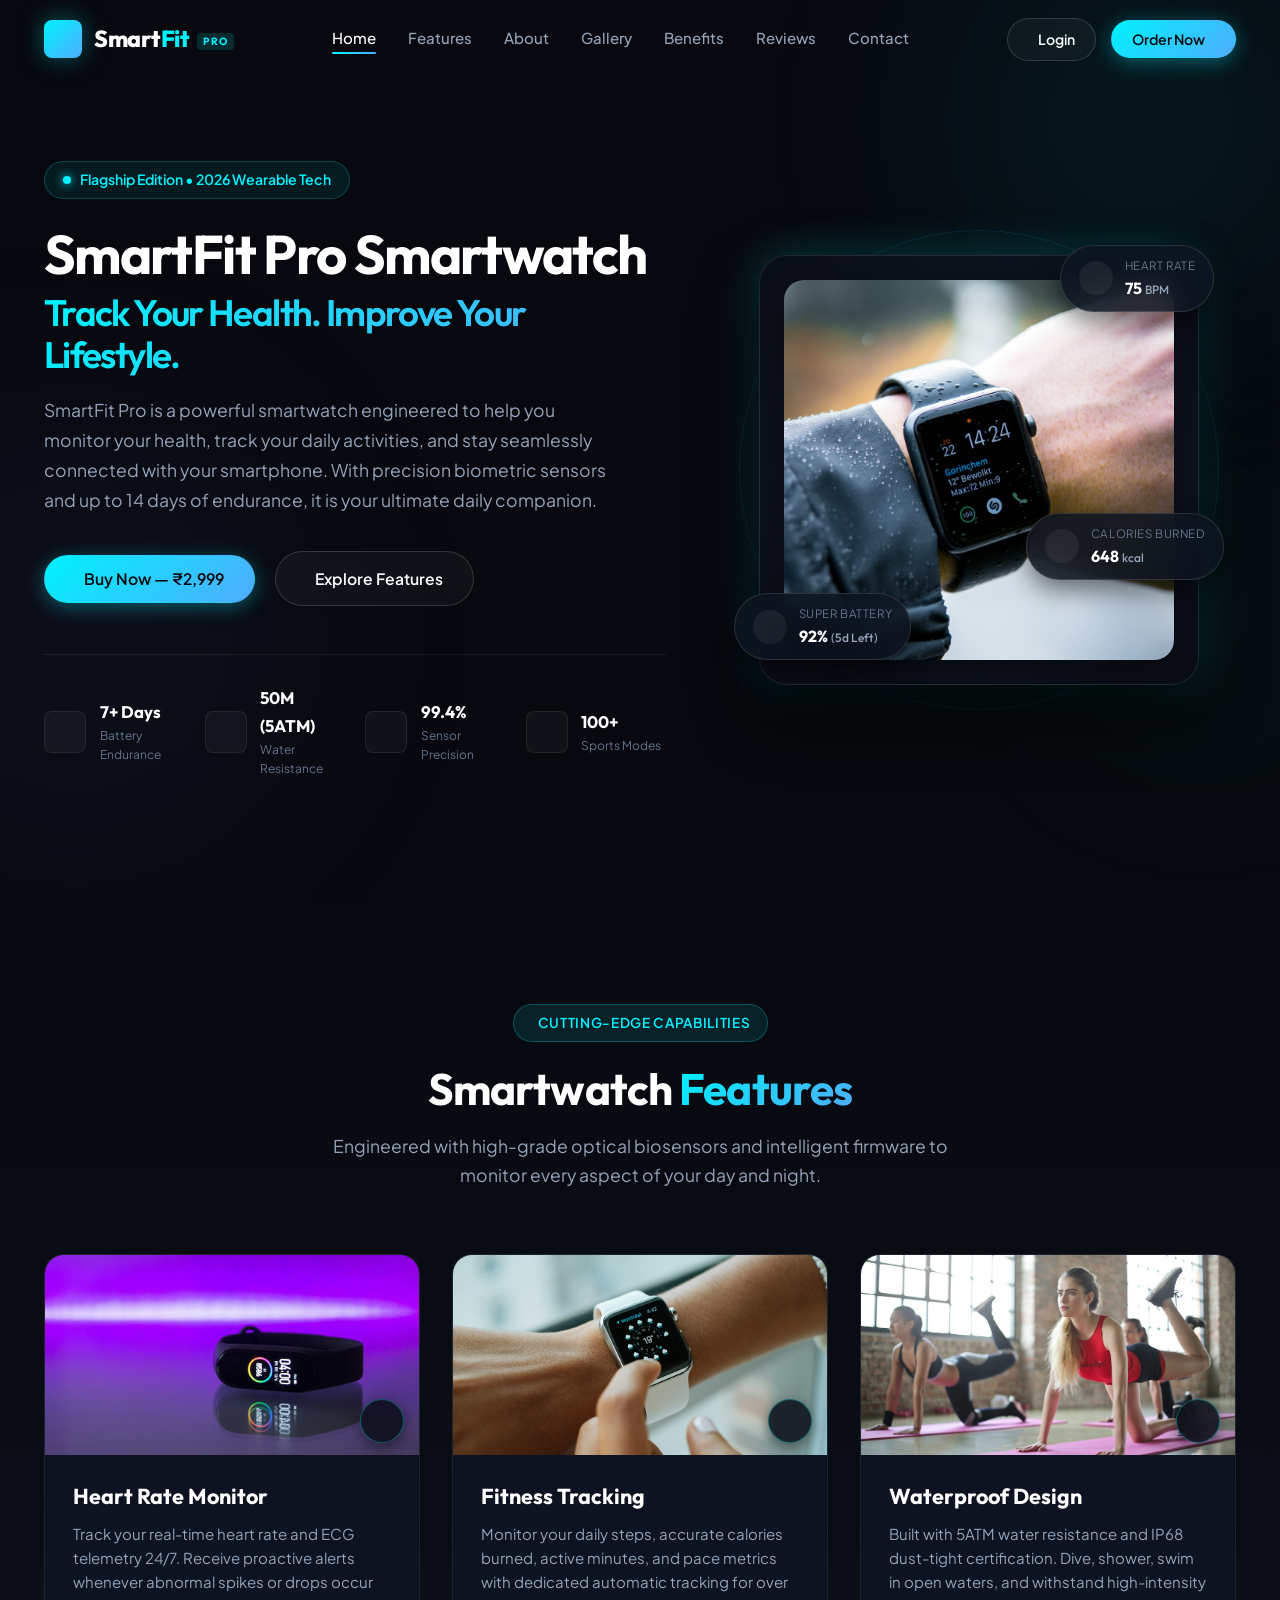
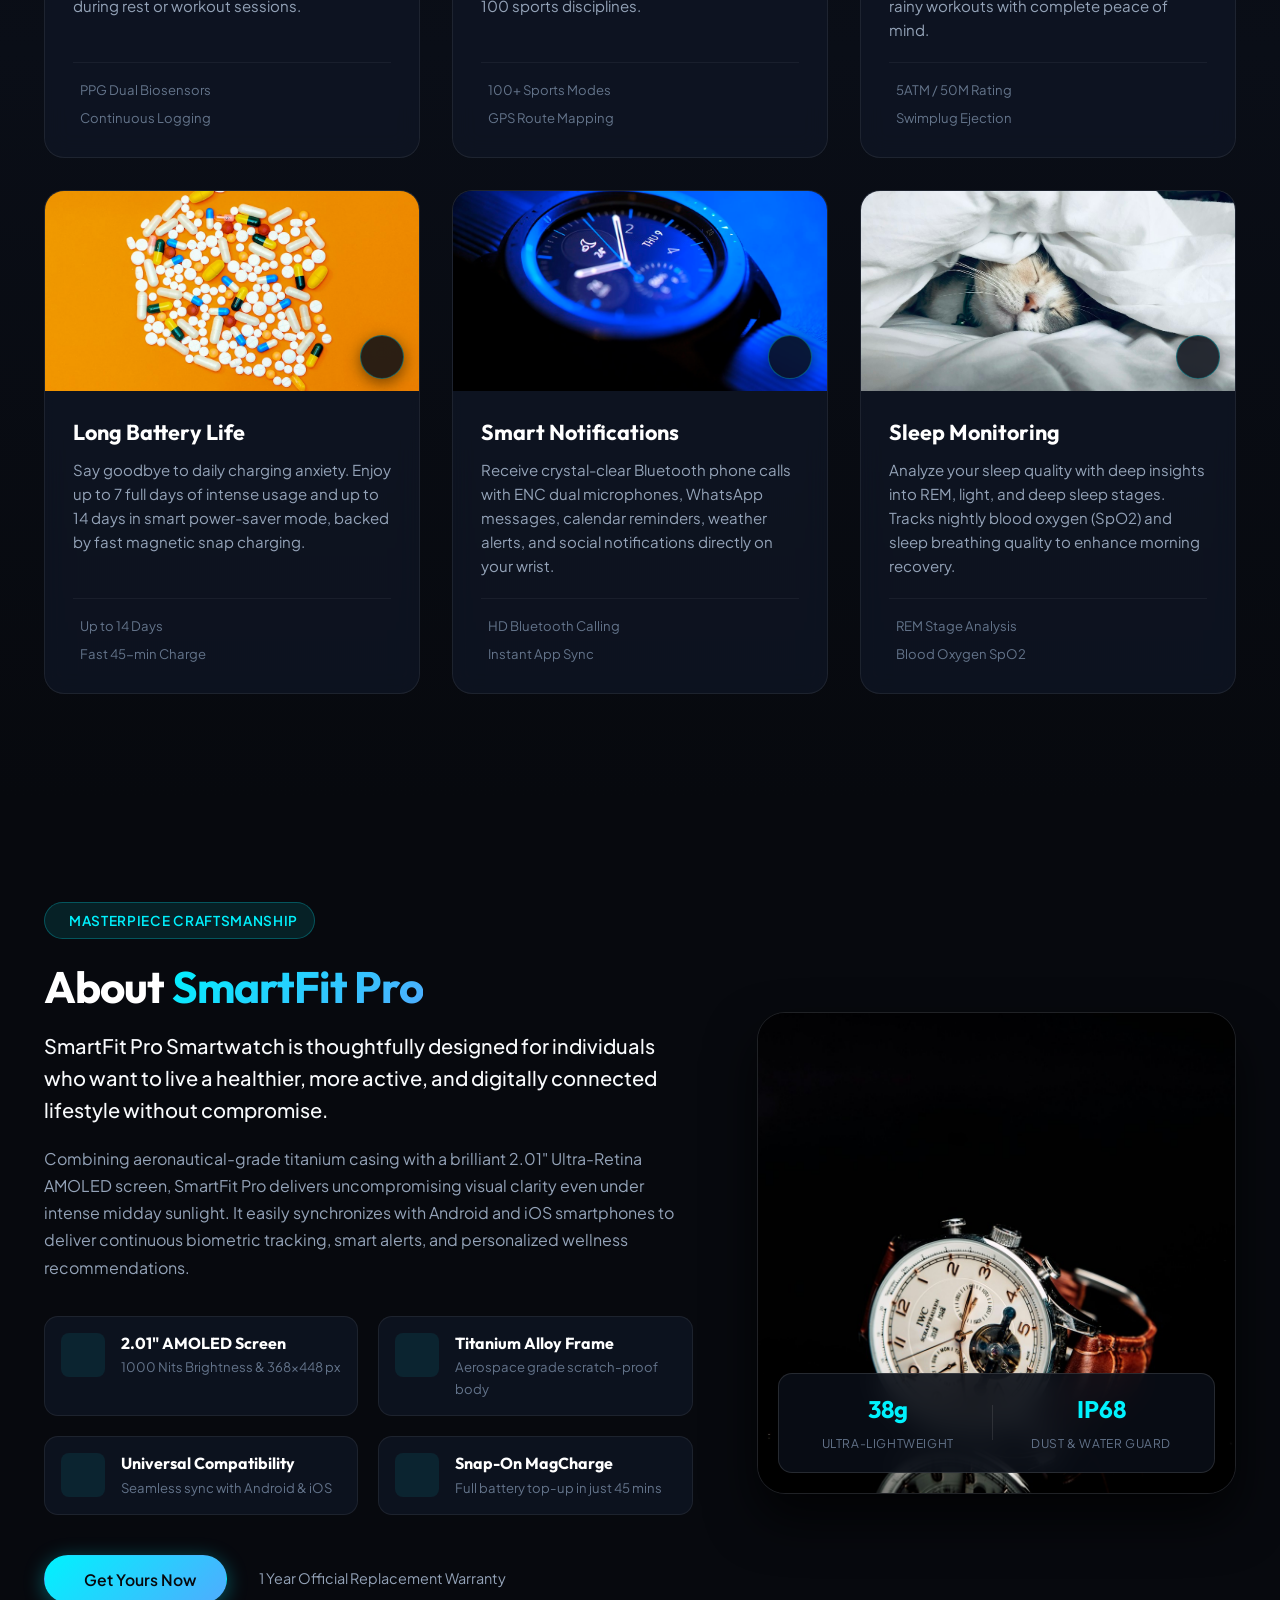
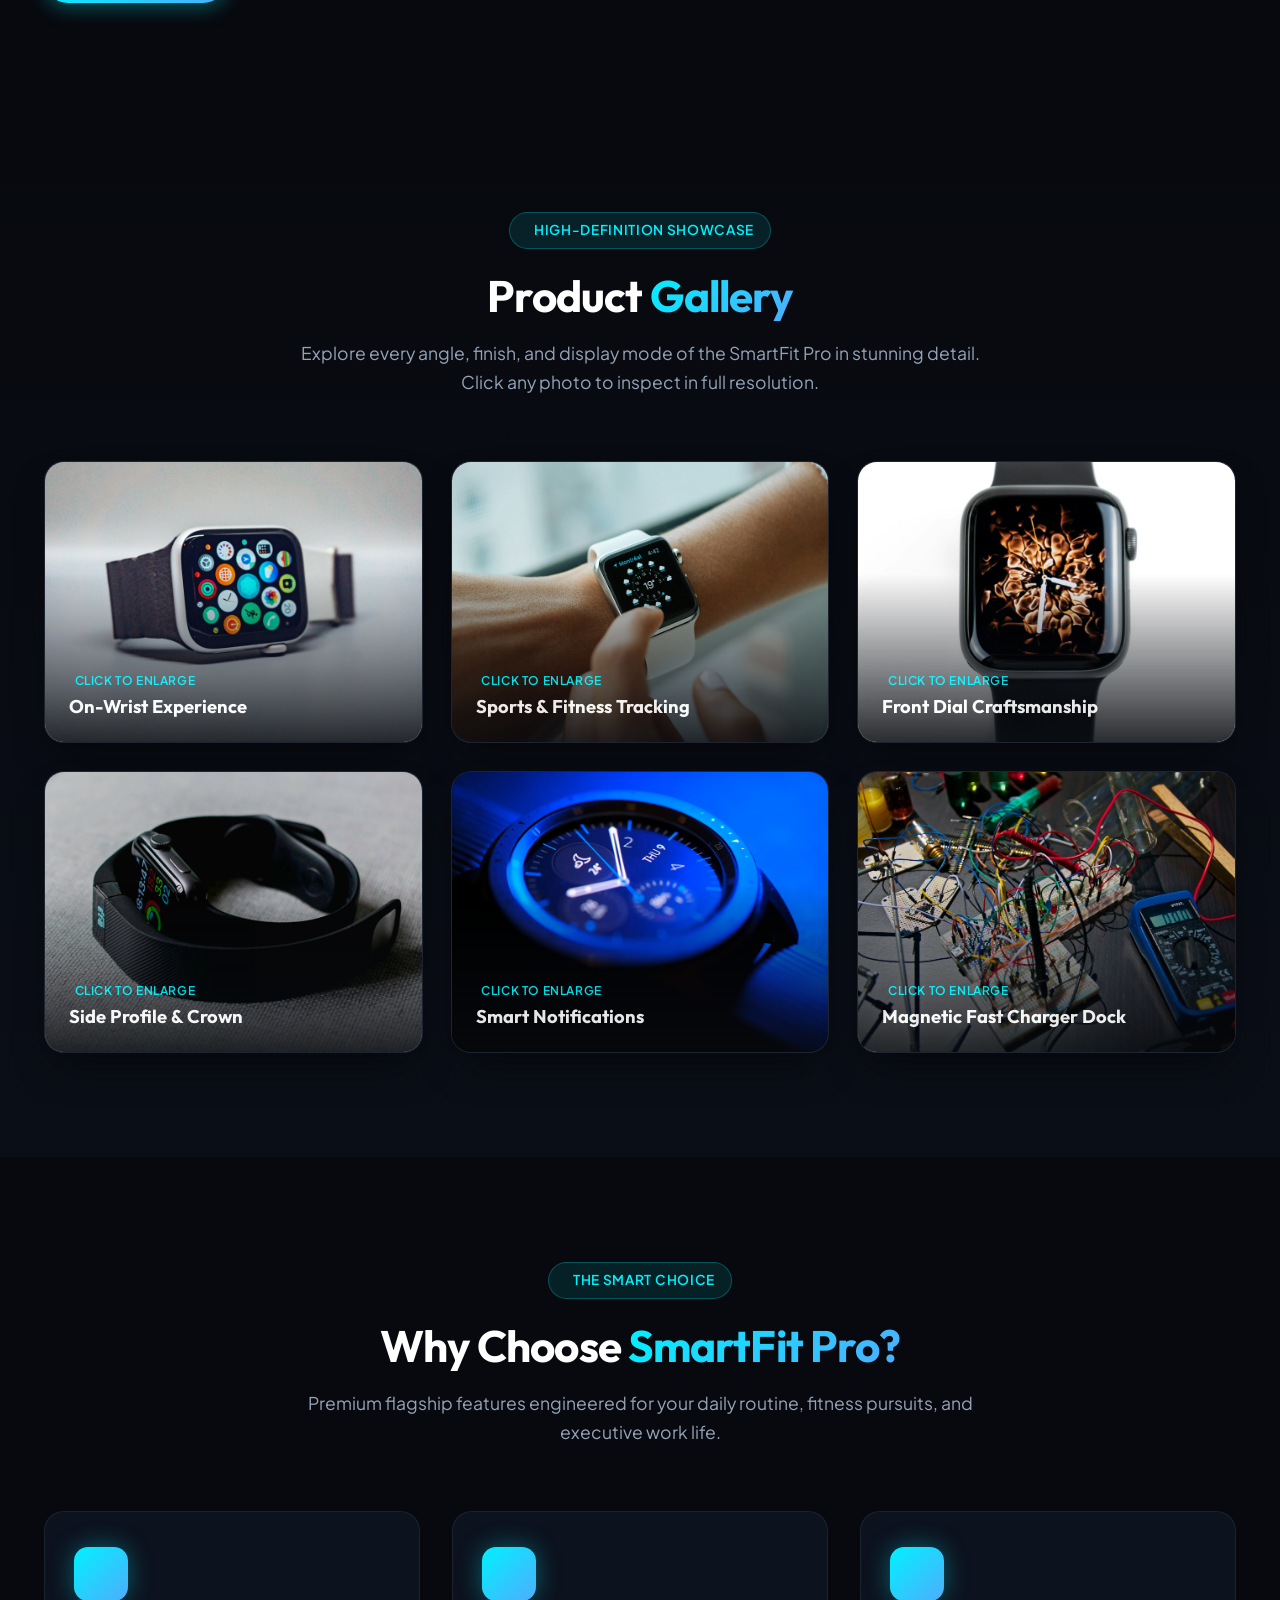
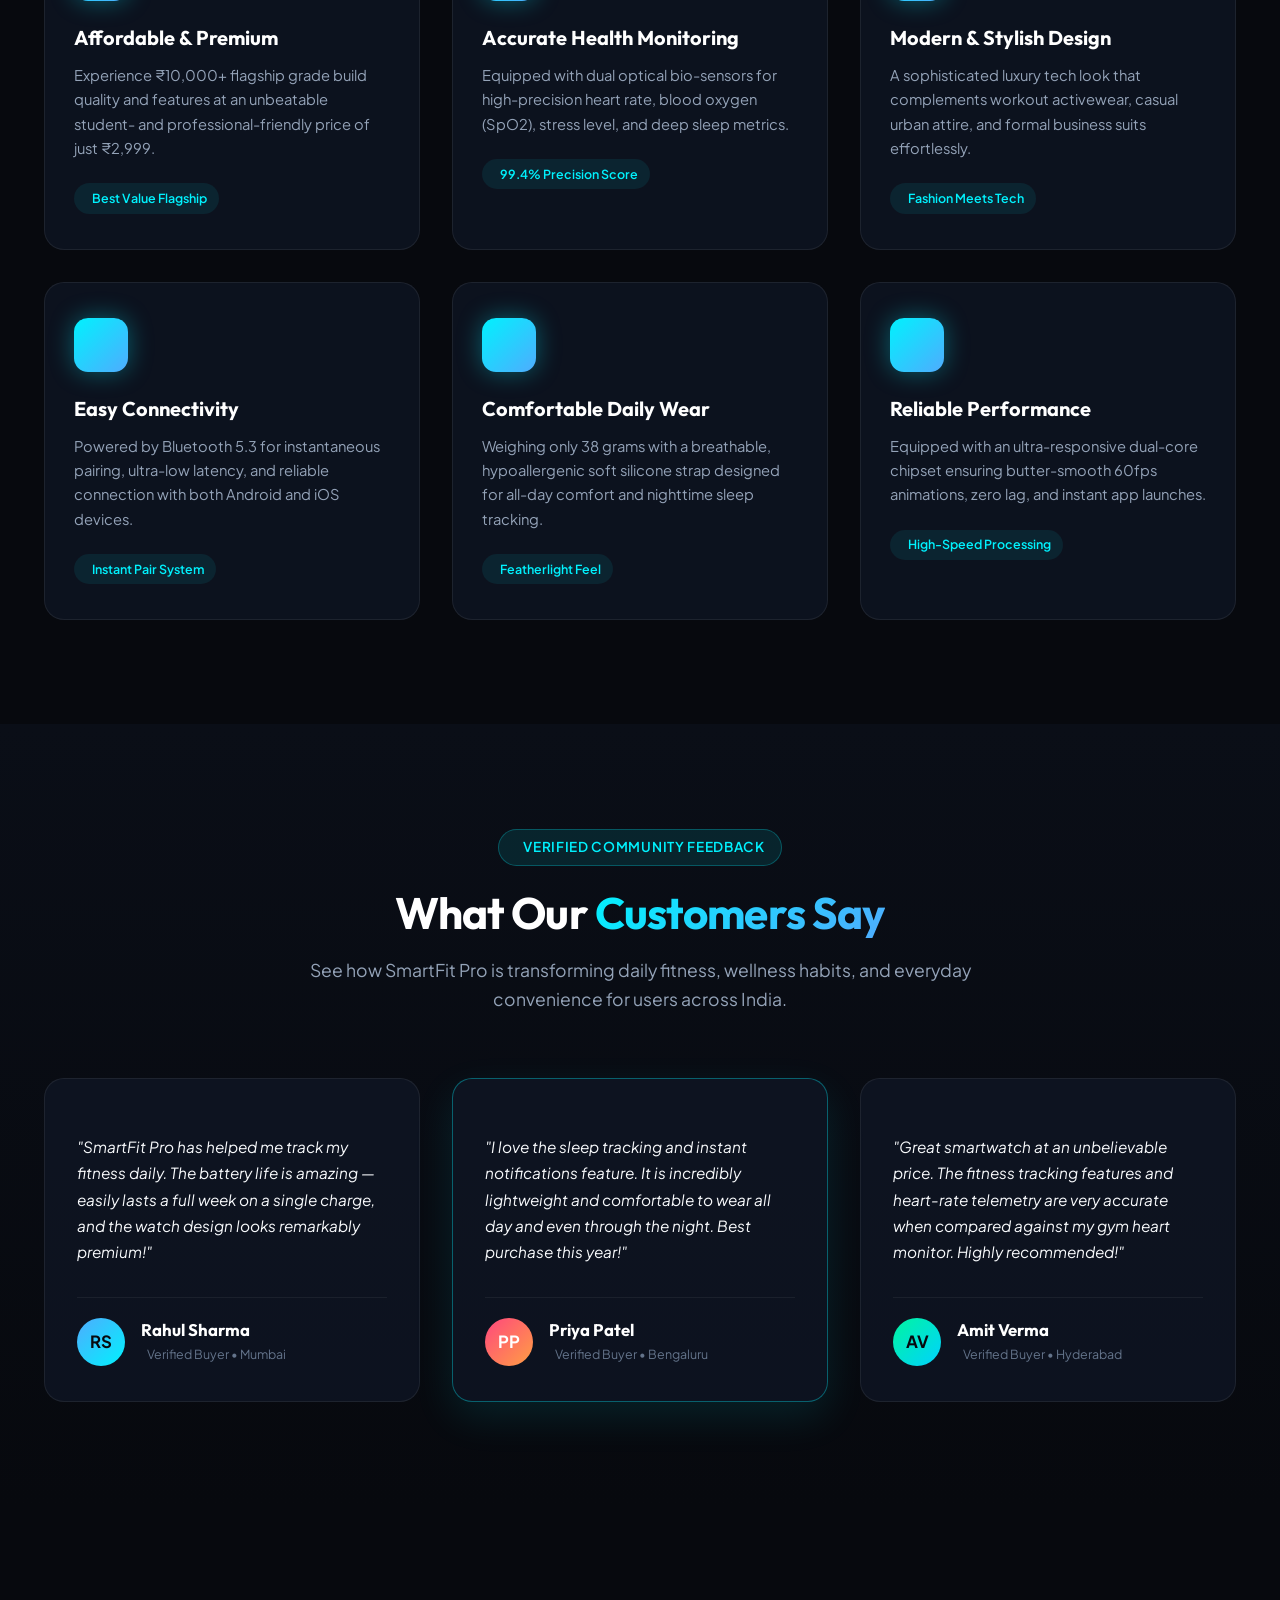
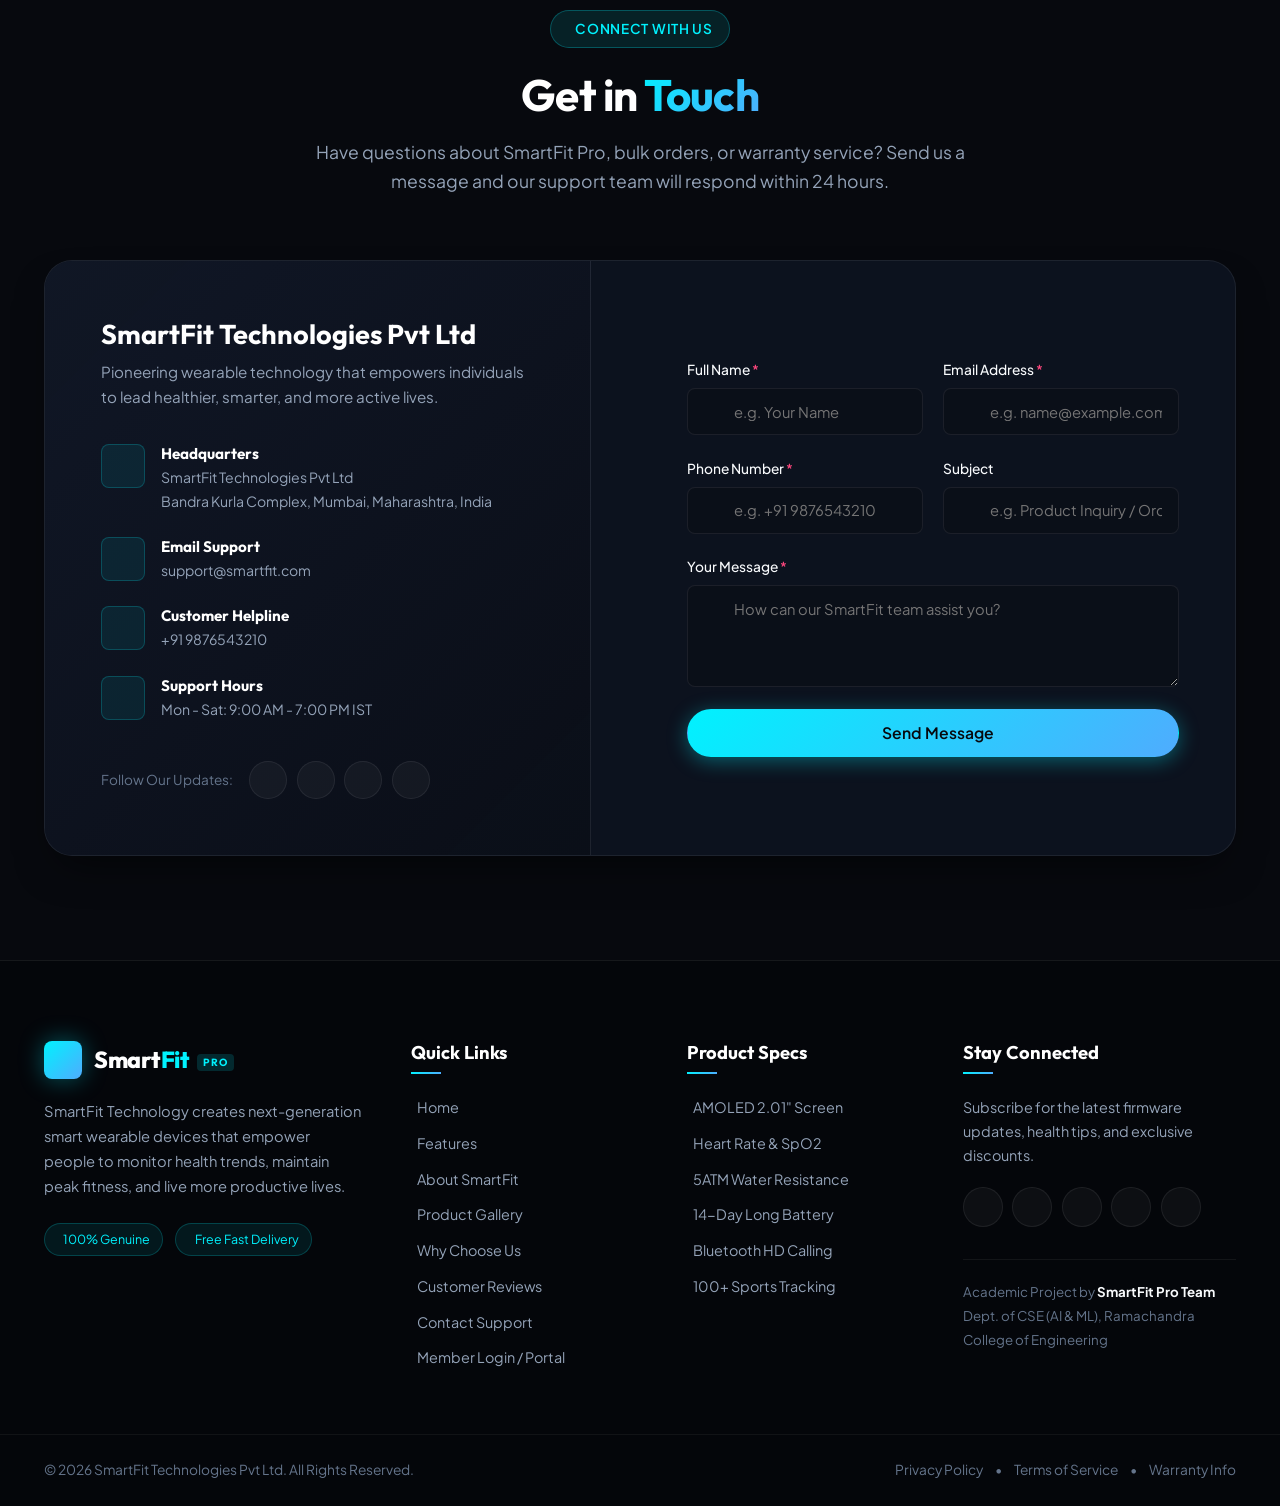
==== index.html @ 6e7d3c87 "Prepare SmartFit Pro for GitHub" ====
<!DOCTYPE html>
<html lang="en">
<head>
  <meta charset="UTF-8">
  <meta name="viewport" content="width=device-width, initial-scale=1.0">
  <title>SmartFit Pro | Premium Smartwatch Landing Page</title>
  <meta name="description" content="Experience the next generation of wearable health and lifestyle tracking with SmartFit Pro. Advanced biometric sensors, AMOLED display, and 7-day battery life.">
  
  <!-- Google Fonts: Plus Jakarta Sans & Outfit -->
  <link rel="preconnect" href="https://fonts.googleapis.com">
  <link rel="preconnect" href="https://fonts.gstatic.com" crossorigin>
  <link href="https://fonts.googleapis.com/css2?family=Outfit:wght@400;500;600;700;800&family=Plus+Jakarta+Sans:wght@300;400;500;600;700&display=swap" rel="stylesheet">
  
  <!-- Remix Icons CDN -->
  <link href="https://cdn.jsdelivr.net/npm/remixicon@4.2.0/fonts/remixicon.css" rel="stylesheet">
  
  <!-- Stylesheet -->
  <link rel="stylesheet" href="style.css">
</head>
<body>

  <!-- Background Ambient Glow Effects -->
  <div class="ambient-glow glow-1"></div>
  <div class="ambient-glow glow-2"></div>
  <div class="ambient-glow glow-3"></div>

  <!-- HEADER & NAVIGATION BAR -->
  <header class="site-header" id="header">
    <div class="container nav-container">
      <a href="#home" class="brand-logo">
        <div class="logo-icon-wrapper">
          <i class="ri-pulse-fill"></i>
        </div>
        <span class="logo-text">Smart<span>Fit</span> <small>PRO</small></span>
      </a>

      <!-- Desktop Navigation Links -->
      <nav class="desktop-nav" id="desktopNav">
        <ul class="nav-links">
          <li><a href="#home" class="nav-link active">Home</a></li>
          <li><a href="#features" class="nav-link">Features</a></li>
          <li><a href="#about" class="nav-link">About</a></li>
          <li><a href="#gallery" class="nav-link">Gallery</a></li>
          <li><a href="#benefits" class="nav-link">Benefits</a></li>
          <li><a href="#testimonials" class="nav-link">Reviews</a></li>
          <li><a href="#contact" class="nav-link">Contact</a></li>
        </ul>
      </nav>

      <!-- Nav CTA & Mobile Hamburger -->
      <div class="nav-actions">
        <a href="login.html" class="btn btn-outline btn-sm">
          <i class="ri-user-3-line"></i>
          <span>Login</span>
        </a>
        <button class="btn btn-primary btn-sm open-order-modal">
          <span>Order Now</span>
          <i class="ri-arrow-right-line"></i>
        </button>
        <button class="mobile-toggle-btn" id="mobileToggle" aria-label="Toggle Navigation Menu">
          <i class="ri-menu-4-line"></i>
        </button>
      </div>
    </div>

    <!-- Mobile Drawer Navigation -->
    <div class="mobile-drawer" id="mobileDrawer">
      <ul class="mobile-links">
        <li><a href="#home" class="mobile-nav-link active"><i class="ri-home-5-line"></i> Home</a></li>
        <li><a href="#features" class="mobile-nav-link"><i class="ri-flashlight-line"></i> Features</a></li>
        <li><a href="#about" class="mobile-nav-link"><i class="ri-information-line"></i> About</a></li>
        <li><a href="#gallery" class="mobile-nav-link"><i class="ri-gallery-line"></i> Gallery</a></li>
        <li><a href="#benefits" class="mobile-nav-link"><i class="ri-award-line"></i> Benefits</a></li>
        <li><a href="#testimonials" class="mobile-nav-link"><i class="ri-chat-smile-2-line"></i> Reviews</a></li>
        <li><a href="#contact" class="mobile-nav-link"><i class="ri-mail-line"></i> Contact</a></li>
        <li><a href="login.html" class="mobile-nav-link"><i class="ri-user-3-line"></i> Login / Register</a></li>
      </ul>
      <div class="mobile-drawer-cta">
        <button class="btn btn-primary btn-block open-order-modal">
          <i class="ri-shopping-cart-2-line"></i> Order SmartFit Pro
        </button>
      </div>
    </div>
  </header>

  <!-- MAIN CONTENT -->
  <main>
    <!-- HERO SECTION -->
    <section class="hero-section" id="home">
      <div class="container hero-grid">
        <!-- Hero Text Content -->
        <div class="hero-content">
          <div class="badge-pill">
            <span class="badge-dot"></span>
            <span>Flagship Edition • 2026 Wearable Tech</span>
          </div>

          <h1 class="hero-title">
            SmartFit Pro Smartwatch
            <span class="gradient-text">Track Your Health. Improve Your Lifestyle.</span>
          </h1>

          <p class="hero-description">
            SmartFit Pro is a powerful smartwatch engineered to help you monitor your health, track your daily activities, and stay seamlessly connected with your smartphone. With precision biometric sensors and up to 14 days of endurance, it is your ultimate daily companion.
          </p>

          <!-- Hero Action Buttons -->
          <div class="hero-cta-group">
            <button class="btn btn-primary open-order-modal">
              <i class="ri-shopping-bag-3-line"></i>
              <span>Buy Now — ₹2,999</span>
            </button>
            <a href="#features" class="btn btn-outline">
              <i class="ri-compass-3-line"></i>
              <span>Explore Features</span>
            </a>
          </div>

          <!-- Hero Metrics / Quick Stats -->
          <div class="hero-stats-grid">
            <div class="stat-card">
              <div class="stat-icon"><i class="ri-battery-2-charge-line"></i></div>
              <div class="stat-info">
                <span class="stat-value">7+ Days</span>
                <span class="stat-label">Battery Endurance</span>
              </div>
            </div>
            <div class="stat-card">
              <div class="stat-icon"><i class="ri-drop-line"></i></div>
              <div class="stat-info">
                <span class="stat-value">50M (5ATM)</span>
                <span class="stat-label">Water Resistance</span>
              </div>
            </div>
            <div class="stat-card">
              <div class="stat-icon"><i class="ri-heart-pulse-line"></i></div>
              <div class="stat-info">
                <span class="stat-value">99.4%</span>
                <span class="stat-label">Sensor Precision</span>
              </div>
            </div>
            <div class="stat-card">
              <div class="stat-icon"><i class="ri-run-line"></i></div>
              <div class="stat-info">
                <span class="stat-value">100+</span>
                <span class="stat-label">Sports Modes</span>
              </div>
            </div>
          </div>
        </div>

        <!-- Hero Visual Showcase -->
        <div class="hero-visual">
          <div class="watch-display-wrapper">
            <!-- Pulsing Ambient Ring -->
            <div class="pulse-ring ring-1"></div>
            <div class="pulse-ring ring-2"></div>
            
            <!-- Hero Watch Main Image -->
            <div class="watch-card">
              <img src="images/herosection.jpeg" alt="SmartFit Pro Smartwatch Showcase" class="hero-watch-img" id="heroMainImg">
            </div>

            <!-- Floating Biometric Badge 1: Heart Rate -->
            <div class="floating-chip chip-heart">
              <div class="chip-icon pulse-red">
                <i class="ri-heart-3-fill"></i>
              </div>
              <div class="chip-data">
                <span class="chip-title">Heart Rate</span>
                <span class="chip-number"><span id="liveBpm">74</span> <small>BPM</small></span>
              </div>
            </div>

            <!-- Floating Biometric Badge 2: Battery -->
            <div class="floating-chip chip-battery">
              <div class="chip-icon text-cyan">
                <i class="ri-flashlight-fill"></i>
              </div>
              <div class="chip-data">
                <span class="chip-title">Super Battery</span>
                <span class="chip-number">92% <small>(5d Left)</small></span>
              </div>
            </div>

            <!-- Floating Biometric Badge 3: Calories -->
            <div class="floating-chip chip-calories">
              <div class="chip-icon text-orange">
                <i class="ri-fire-fill"></i>
              </div>
              <div class="chip-data">
                <span class="chip-title">Calories Burned</span>
                <span class="chip-number">648 <small>kcal</small></span>
              </div>
            </div>
          </div>
        </div>
      </div>
    </section>

    <!-- FEATURES SECTION -->
    <section class="section features-section" id="features">
      <div class="container">
        <div class="section-header text-center">
          <div class="section-tag">
            <i class="ri-cpu-line"></i> Cutting-Edge Capabilities
          </div>
          <h2 class="section-title">Smartwatch <span class="gradient-text">Features</span></h2>
          <p class="section-subtitle">
            Engineered with high-grade optical biosensors and intelligent firmware to monitor every aspect of your day and night.
          </p>
        </div>

        <!-- 6 Feature Cards Grid -->
        <div class="features-grid">
          <!-- Card 1: Heart Rate Monitor -->
          <div class="feature-card">
            <div class="card-glow-bg"></div>
            <div class="feature-img-box">
              <img src="images/heartrate.jpeg" alt="Heart Rate Monitoring Sensor" loading="lazy">
              <div class="feature-icon-badge">
                <i class="ri-heart-pulse-fill"></i>
              </div>
            </div>
            <div class="feature-body">
              <h3 class="feature-title">Heart Rate Monitor</h3>
              <p class="feature-desc">
                Track your real-time heart rate and ECG telemetry 24/7. Receive proactive alerts whenever abnormal spikes or drops occur during rest or workout sessions.
              </p>
              <div class="feature-meta">
                <span><i class="ri-checkbox-circle-fill"></i> PPG Dual Biosensors</span>
                <span><i class="ri-checkbox-circle-fill"></i> Continuous Logging</span>
              </div>
            </div>
          </div>

          <!-- Card 2: Fitness Tracking -->
          <div class="feature-card">
            <div class="card-glow-bg"></div>
            <div class="feature-img-box">
              <img src="images/fitness.jpeg" alt="Fitness Tracking with SmartFit Pro" loading="lazy">
              <div class="feature-icon-badge">
                <i class="ri-riding-fill"></i>
              </div>
            </div>
            <div class="feature-body">
              <h3 class="feature-title">Fitness Tracking</h3>
              <p class="feature-desc">
                Monitor your daily steps, accurate calories burned, active minutes, and pace metrics with dedicated automatic tracking for over 100 sports disciplines.
              </p>
              <div class="feature-meta">
                <span><i class="ri-checkbox-circle-fill"></i> 100+ Sports Modes</span>
                <span><i class="ri-checkbox-circle-fill"></i> GPS Route Mapping</span>
              </div>
            </div>
          </div>

          <!-- Card 3: Waterproof Design -->
          <div class="feature-card">
            <div class="card-glow-bg"></div>
            <div class="feature-img-box">
              <img src="images/waterproof.jpeg" alt="Waterproof SmartFit Pro" loading="lazy">
              <div class="feature-icon-badge">
                <i class="ri-drop-fill"></i>
              </div>
            </div>
            <div class="feature-body">
              <h3 class="feature-title">Waterproof Design</h3>
              <p class="feature-desc">
                Built with 5ATM water resistance and IP68 dust-tight certification. Dive, shower, swim in open waters, and withstand high-intensity rainy workouts with complete peace of mind.
              </p>
              <div class="feature-meta">
                <span><i class="ri-checkbox-circle-fill"></i> 5ATM / 50M Rating</span>
                <span><i class="ri-checkbox-circle-fill"></i> Swimplug Ejection</span>
              </div>
            </div>
          </div>

          <!-- Card 4: Long Battery Life -->
          <div class="feature-card">
            <div class="card-glow-bg"></div>
            <div class="feature-img-box">
              <img src="images/battery.jpeg" alt="Long Battery Life" loading="lazy">
              <div class="feature-icon-badge">
                <i class="ri-battery-charge-fill"></i>
              </div>
            </div>
            <div class="feature-body">
              <h3 class="feature-title">Long Battery Life</h3>
              <p class="feature-desc">
                Say goodbye to daily charging anxiety. Enjoy up to 7 full days of intense usage and up to 14 days in smart power-saver mode, backed by fast magnetic snap charging.
              </p>
              <div class="feature-meta">
                <span><i class="ri-checkbox-circle-fill"></i> Up to 14 Days</span>
                <span><i class="ri-checkbox-circle-fill"></i> Fast 45-min Charge</span>
              </div>
            </div>
          </div>

          <!-- Card 5: Smart Notifications -->
          <div class="feature-card">
            <div class="card-glow-bg"></div>
            <div class="feature-img-box">
              <img src="images/notifications.jpeg" alt="Smart Notifications and Calling" loading="lazy">
              <div class="feature-icon-badge">
                <i class="ri-notification-3-fill"></i>
              </div>
            </div>
            <div class="feature-body">
              <h3 class="feature-title">Smart Notifications</h3>
              <p class="feature-desc">
                Receive crystal-clear Bluetooth phone calls with ENC dual microphones, WhatsApp messages, calendar reminders, weather alerts, and social notifications directly on your wrist.
              </p>
              <div class="feature-meta">
                <span><i class="ri-checkbox-circle-fill"></i> HD Bluetooth Calling</span>
                <span><i class="ri-checkbox-circle-fill"></i> Instant App Sync</span>
              </div>
            </div>
          </div>

          <!-- Card 6: Sleep Monitoring -->
          <div class="feature-card">
            <div class="card-glow-bg"></div>
            <div class="feature-img-box">
              <img src="images/sleep.jpeg" alt="Sleep Monitoring and REM Cycle Tracking" loading="lazy">
              <div class="feature-icon-badge">
                <i class="ri-moon-clear-fill"></i>
              </div>
            </div>
            <div class="feature-body">
              <h3 class="feature-title">Sleep Monitoring</h3>
              <p class="feature-desc">
                Analyze your sleep quality with deep insights into REM, light, and deep sleep stages. Tracks nightly blood oxygen (SpO2) and sleep breathing quality to enhance morning recovery.
              </p>
              <div class="feature-meta">
                <span><i class="ri-checkbox-circle-fill"></i> REM Stage Analysis</span>
                <span><i class="ri-checkbox-circle-fill"></i> Blood Oxygen SpO2</span>
              </div>
            </div>
          </div>
        </div>
      </div>
    </section>

    <!-- ABOUT SECTION -->
    <section class="section about-section" id="about">
      <div class="container">
        <div class="about-grid">
          <!-- About Text Content -->
          <div class="about-content">
            <div class="section-tag">
              <i class="ri-shield-star-line"></i> Masterpiece Craftsmanship
            </div>
            <h2 class="section-title">About <span class="gradient-text">SmartFit Pro</span></h2>
            
            <p class="about-lead">
              SmartFit Pro Smartwatch is thoughtfully designed for individuals who want to live a healthier, more active, and digitally connected lifestyle without compromise.
            </p>

            <p class="about-text">
              Combining aeronautical-grade titanium casing with a brilliant 2.01" Ultra-Retina AMOLED screen, SmartFit Pro delivers uncompromising visual clarity even under intense midday sunlight. It easily synchronizes with Android and iOS smartphones to deliver continuous biometric tracking, smart alerts, and personalized wellness recommendations.
            </p>

            <!-- Specification Highlights -->
            <div class="specs-grid">
              <div class="spec-item">
                <div class="spec-icon"><i class="ri-tv-2-line"></i></div>
                <div class="spec-details">
                  <h4>2.01" AMOLED Screen</h4>
                  <p>1000 Nits Brightness & 368x448 px</p>
                </div>
              </div>
              <div class="spec-item">
                <div class="spec-icon"><i class="ri-shield-check-line"></i></div>
                <div class="spec-details">
                  <h4>Titanium Alloy Frame</h4>
                  <p>Aerospace grade scratch-proof body</p>
                </div>
              </div>
              <div class="spec-item">
                <div class="spec-icon"><i class="ri-smartphone-line"></i></div>
                <div class="spec-details">
                  <h4>Universal Compatibility</h4>
                  <p>Seamless sync with Android & iOS</p>
                </div>
              </div>
              <div class="spec-item">
                <div class="spec-icon"><i class="ri-wireless-charging-line"></i></div>
                <div class="spec-details">
                  <h4>Snap-On MagCharge</h4>
                  <p>Full battery top-up in just 45 mins</p>
                </div>
              </div>
            </div>

            <div class="about-cta">
              <button class="btn btn-primary open-order-modal">
                <i class="ri-shopping-cart-line"></i>
                <span>Get Yours Now</span>
              </button>
              <div class="trust-badge">
                <i class="ri-verified-badge-fill text-cyan"></i>
                <span>1 Year Official Replacement Warranty</span>
              </div>
            </div>
          </div>

          <!-- About Showcase Image -->
          <div class="about-visual">
            <div class="about-image-card">
              <img src="images/about.jpeg" alt="SmartFit Pro Craftsmanship and Engineering" class="about-img">
              <div class="about-floating-card">
                <div class="floating-stat">
                  <span class="value">38g</span>
                  <span class="label">Ultra-Lightweight</span>
                </div>
                <div class="floating-divider"></div>
                <div class="floating-stat">
                  <span class="value">IP68</span>
                  <span class="label">Dust & Water Guard</span>
                </div>
              </div>
            </div>
          </div>
        </div>
      </div>
    </section>

    <!-- PRODUCT GALLERY SECTION -->
    <section class="section gallery-section" id="gallery">
      <div class="container">
        <div class="section-header text-center">
          <div class="section-tag">
            <i class="ri-eye-line"></i> High-Definition Showcase
          </div>
          <h2 class="section-title">Product <span class="gradient-text">Gallery</span></h2>
          <p class="section-subtitle">
            Explore every angle, finish, and display mode of the SmartFit Pro in stunning detail. Click any photo to inspect in full resolution.
          </p>
        </div>

        <!-- 6 Gallery Items -->
        <div class="gallery-grid">
          <!-- Gallery Item 1 -->
          <div class="gallery-card" data-full="images/onwrist.jpeg" data-caption="On-Wrist Daily Elegance — Ergonomic strap with curved AMOLED display.">
            <div class="gallery-img-wrapper">
              <img src="images/onwrist.jpeg" alt="On Wrist Smartwatch View" loading="lazy">
              <div class="gallery-overlay">
                <span class="overlay-badge"><i class="ri-zoom-in-line"></i> Click to Enlarge</span>
                <h4 class="overlay-title">On-Wrist Experience</h4>
              </div>
            </div>
          </div>

          <!-- Gallery Item 2 -->
          <div class="gallery-card" data-full="images/fitness.jpeg" data-caption="Extreme Sports Mode — High-durability tracking during dynamic athletics.">
            <div class="gallery-img-wrapper">
              <img src="images/fitness.jpeg" alt="Sports and Fitness Modes" loading="lazy">
              <div class="gallery-overlay">
                <span class="overlay-badge"><i class="ri-zoom-in-line"></i> Click to Enlarge</span>
                <h4 class="overlay-title">Sports & Fitness Tracking</h4>
              </div>
            </div>
          </div>

          <!-- Gallery Item 3 -->
          <div class="gallery-card" data-full="images/frontview.jpeg" data-caption="Front Bezel & AMOLED Display — Ultra-vivid colors and crisp watch faces.">
            <div class="gallery-img-wrapper">
              <img src="images/frontview.jpeg" alt="Front Dial View" loading="lazy">
              <div class="gallery-overlay">
                <span class="overlay-badge"><i class="ri-zoom-in-line"></i> Click to Enlarge</span>
                <h4 class="overlay-title">Front Dial Craftsmanship</h4>
              </div>
            </div>
          </div>

          <!-- Gallery Item 4 -->
          <div class="gallery-card" data-full="images/sideview.jpeg" data-caption="Slim Ergonomic Profile — Tactile rotary digital crown and microphone vents.">
            <div class="gallery-img-wrapper">
              <img src="images/sideview.jpeg" alt="Side Profile View" loading="lazy">
              <div class="gallery-overlay">
                <span class="overlay-badge"><i class="ri-zoom-in-line"></i> Click to Enlarge</span>
                <h4 class="overlay-title">Side Profile & Crown</h4>
              </div>
            </div>
          </div>

          <!-- Gallery Item 5 -->
          <div class="gallery-card" data-full="images/notifications.jpeg" data-caption="Smart Notification Hub — Instant messages, alerts, and one-tap replies.">
            <div class="gallery-img-wrapper">
              <img src="images/notifications.jpeg" alt="Smart Notifications View" loading="lazy">
              <div class="gallery-overlay">
                <span class="overlay-badge"><i class="ri-zoom-in-line"></i> Click to Enlarge</span>
                <h4 class="overlay-title">Smart Notifications</h4>
              </div>
            </div>
          </div>

          <!-- Gallery Item 6 -->
          <div class="gallery-card" data-full="images/chargerdock.jpeg" data-caption="Magnetic Rapid Charging Dock — Snap effortlessly into place for power.">
            <div class="gallery-img-wrapper">
              <img src="images/chargerdock.jpeg" alt="Magnetic Charger Dock View" loading="lazy">
              <div class="gallery-overlay">
                <span class="overlay-badge"><i class="ri-zoom-in-line"></i> Click to Enlarge</span>
                <h4 class="overlay-title">Magnetic Fast Charger Dock</h4>
              </div>
            </div>
          </div>
        </div>
      </div>
    </section>

    <!-- BENEFITS SECTION ("Why Choose SmartFit Pro?") -->
    <section class="section benefits-section" id="benefits">
      <div class="container">
        <div class="section-header text-center">
          <div class="section-tag">
            <i class="ri-thumb-up-line"></i> The Smart Choice
          </div>
          <h2 class="section-title">Why Choose <span class="gradient-text">SmartFit Pro?</span></h2>
          <p class="section-subtitle">
            Premium flagship features engineered for your daily routine, fitness pursuits, and executive work life.
          </p>
        </div>

        <!-- 6 Benefits Cards Grid -->
        <div class="benefits-grid">
          <!-- Benefit 1 -->
          <div class="benefit-card">
            <div class="benefit-icon-box">
              <i class="ri-price-tag-3-fill"></i>
            </div>
            <div class="benefit-content">
              <h3>Affordable & Premium</h3>
              <p>Experience ₹10,000+ flagship grade build quality and features at an unbeatable student- and professional-friendly price of just ₹2,999.</p>
              <div class="benefit-tag"><i class="ri-check-line"></i> Best Value Flagship</div>
            </div>
          </div>

          <!-- Benefit 2 -->
          <div class="benefit-card">
            <div class="benefit-icon-box">
              <i class="ri-heart-3-fill"></i>
            </div>
            <div class="benefit-content">
              <h3>Accurate Health Monitoring</h3>
              <p>Equipped with dual optical bio-sensors for high-precision heart rate, blood oxygen (SpO2), stress level, and deep sleep metrics.</p>
              <div class="benefit-tag"><i class="ri-check-line"></i> 99.4% Precision Score</div>
            </div>
          </div>

          <!-- Benefit 3 -->
          <div class="benefit-card">
            <div class="benefit-icon-box">
              <i class="ri-sparkling-fill"></i>
            </div>
            <div class="benefit-content">
              <h3>Modern & Stylish Design</h3>
              <p>A sophisticated luxury tech look that complements workout activewear, casual urban attire, and formal business suits effortlessly.</p>
              <div class="benefit-tag"><i class="ri-check-line"></i> Fashion Meets Tech</div>
            </div>
          </div>

          <!-- Benefit 4 -->
          <div class="benefit-card">
            <div class="benefit-icon-box">
              <i class="ri-bluetooth-connect-fill"></i>
            </div>
            <div class="benefit-content">
              <h3>Easy Connectivity</h3>
              <p>Powered by Bluetooth 5.3 for instantaneous pairing, ultra-low latency, and reliable connection with both Android and iOS devices.</p>
              <div class="benefit-tag"><i class="ri-check-line"></i> Instant Pair System</div>
            </div>
          </div>

          <!-- Benefit 5 -->
          <div class="benefit-card">
            <div class="benefit-icon-box">
              <i class="ri-feather-fill"></i>
            </div>
            <div class="benefit-content">
              <h3>Comfortable Daily Wear</h3>
              <p>Weighing only 38 grams with a breathable, hypoallergenic soft silicone strap designed for all-day comfort and nighttime sleep tracking.</p>
              <div class="benefit-tag"><i class="ri-check-line"></i> Featherlight Feel</div>
            </div>
          </div>

          <!-- Benefit 6 -->
          <div class="benefit-card">
            <div class="benefit-icon-box">
              <i class="ri-shield-flash-fill"></i>
            </div>
            <div class="benefit-content">
              <h3>Reliable Performance</h3>
              <p>Equipped with an ultra-responsive dual-core chipset ensuring butter-smooth 60fps animations, zero lag, and instant app launches.</p>
              <div class="benefit-tag"><i class="ri-check-line"></i> High-Speed Processing</div>
            </div>
          </div>
        </div>
      </div>
    </section>

    <!-- TESTIMONIALS SECTION -->
    <section class="section testimonials-section" id="testimonials">
      <div class="container">
        <div class="section-header text-center">
          <div class="section-tag">
            <i class="ri-star-smile-line"></i> Verified Community Feedback
          </div>
          <h2 class="section-title">What Our <span class="gradient-text">Customers Say</span></h2>
          <p class="section-subtitle">
            See how SmartFit Pro is transforming daily fitness, wellness habits, and everyday convenience for users across India.
          </p>
        </div>

        <!-- Testimonials Cards Grid -->
        <div class="testimonials-grid">
          <!-- Testimonial 1 -->
          <div class="testimonial-card">
            <div class="stars-row">
              <i class="ri-star-fill"></i>
              <i class="ri-star-fill"></i>
              <i class="ri-star-fill"></i>
              <i class="ri-star-fill"></i>
              <i class="ri-star-fill"></i>
            </div>
            <p class="quote-text">
              "SmartFit Pro has helped me track my fitness daily. The battery life is amazing — easily lasts a full week on a single charge, and the watch design looks remarkably premium!"
            </p>
            <div class="user-meta">
              <div class="user-avatar avatar-1">RS</div>
              <div class="user-details">
                <h4 class="user-name">Rahul Sharma</h4>
                <span class="user-badge"><i class="ri-verified-badge-fill"></i> Verified Buyer • Mumbai</span>
              </div>
            </div>
          </div>

          <!-- Testimonial 2 -->
          <div class="testimonial-card featured">
            <div class="stars-row">
              <i class="ri-star-fill"></i>
              <i class="ri-star-fill"></i>
              <i class="ri-star-fill"></i>
              <i class="ri-star-fill"></i>
              <i class="ri-star-fill"></i>
            </div>
            <p class="quote-text">
              "I love the sleep tracking and instant notifications feature. It is incredibly lightweight and comfortable to wear all day and even through the night. Best purchase this year!"
            </p>
            <div class="user-meta">
              <div class="user-avatar avatar-2">PP</div>
              <div class="user-details">
                <h4 class="user-name">Priya Patel</h4>
                <span class="user-badge"><i class="ri-verified-badge-fill"></i> Verified Buyer • Bengaluru</span>
              </div>
            </div>
          </div>

          <!-- Testimonial 3 -->
          <div class="testimonial-card">
            <div class="stars-row">
              <i class="ri-star-fill"></i>
              <i class="ri-star-fill"></i>
              <i class="ri-star-fill"></i>
              <i class="ri-star-fill"></i>
              <i class="ri-star-half-fill"></i>
            </div>
            <p class="quote-text">
              "Great smartwatch at an unbelievable price. The fitness tracking features and heart-rate telemetry are very accurate when compared against my gym heart monitor. Highly recommended!"
            </p>
            <div class="user-meta">
              <div class="user-avatar avatar-3">AV</div>
              <div class="user-details">
                <h4 class="user-name">Amit Verma</h4>
                <span class="user-badge"><i class="ri-verified-badge-fill"></i> Verified Buyer • Hyderabad</span>
              </div>
            </div>
          </div>
        </div>
      </div>
    </section>

    <!-- CONTACT SECTION -->
    <section class="section contact-section" id="contact">
      <div class="container">
        <div class="section-header text-center">
          <div class="section-tag">
            <i class="ri-customer-service-2-line"></i> Connect With Us
          </div>
          <h2 class="section-title">Get in <span class="gradient-text">Touch</span></h2>
          <p class="section-subtitle">
            Have questions about SmartFit Pro, bulk orders, or warranty service? Send us a message and our support team will respond within 24 hours.
          </p>
        </div>

        <div class="contact-wrapper">
          <!-- Contact Information Details -->
          <div class="contact-info-panel">
            <h3 class="panel-title">SmartFit Technologies Pvt Ltd</h3>
            <p class="panel-subtitle">
              Pioneering wearable technology that empowers individuals to lead healthier, smarter, and more active lives.
            </p>

            <div class="info-list">
              <div class="info-item">
                <div class="info-icon"><i class="ri-map-pin-2-line"></i></div>
                <div class="info-text">
                  <h5>Headquarters</h5>
                  <p>SmartFit Technologies Pvt Ltd<br>Bandra Kurla Complex, Mumbai, Maharashtra, India</p>
                </div>
              </div>

              <div class="info-item">
                <div class="info-icon"><i class="ri-mail-send-line"></i></div>
                <div class="info-text">
                  <h5>Email Support</h5>
                  <p><a href="mailto:support@smartfit.com">support@smartfit.com</a></p>
                </div>
              </div>

              <div class="info-item">
                <div class="info-icon"><i class="ri-phone-line"></i></div>
                <div class="info-text">
                  <h5>Customer Helpline</h5>
                  <p><a href="tel:+919876543210">+91 9876543210</a></p>
                </div>
              </div>

              <div class="info-item">
                <div class="info-icon"><i class="ri-time-line"></i></div>
                <div class="info-text">
                  <h5>Support Hours</h5>
                  <p>Mon - Sat: 9:00 AM - 7:00 PM IST</p>
                </div>
              </div>
            </div>

            <div class="contact-social-box">
              <span class="social-label">Follow Our Updates:</span>
              <div class="social-links-row">
                <a href="#contact" class="social-bubble" aria-label="Instagram"><i class="ri-instagram-line"></i></a>
                <a href="#contact" class="social-bubble" aria-label="Facebook"><i class="ri-facebook-circle-line"></i></a>
                <a href="#contact" class="social-bubble" aria-label="Twitter"><i class="ri-twitter-x-line"></i></a>
                <a href="#contact" class="social-bubble" aria-label="LinkedIn"><i class="ri-linkedin-box-line"></i></a>
              </div>
            </div>
          </div>

          <!-- Contact Interactive Form -->
          <div class="contact-form-panel">
            <form id="contactForm" class="contact-form" novalidate>
              <div class="form-row">
                <div class="form-group">
                  <label for="userName">Full Name <span class="required">*</span></label>
                  <div class="input-with-icon">
                    <i class="ri-user-3-line"></i>
                    <input type="text" id="userName" name="name" placeholder="e.g. Your Name" required>
                  </div>
                  <span class="error-msg" id="nameError"></span>
                </div>

                <div class="form-group">
                  <label for="userEmail">Email Address <span class="required">*</span></label>
                  <div class="input-with-icon">
                    <i class="ri-mail-line"></i>
                    <input type="email" id="userEmail" name="email" placeholder="e.g. name@example.com" required>
                  </div>
                  <span class="error-msg" id="emailError"></span>
                </div>
              </div>

              <div class="form-row">
                <div class="form-group">
                  <label for="userPhone">Phone Number <span class="required">*</span></label>
                  <div class="input-with-icon">
                    <i class="ri-phone-line"></i>
                    <input type="tel" id="userPhone" name="phone" placeholder="e.g. +91 9876543210" required>
                  </div>
                  <span class="error-msg" id="phoneError"></span>
                </div>

                <div class="form-group">
                  <label for="userSubject">Subject</label>
                  <div class="input-with-icon">
                    <i class="ri-question-line"></i>
                    <input type="text" id="userSubject" name="subject" placeholder="e.g. Product Inquiry / Order Support">
                  </div>
                </div>
              </div>

              <div class="form-group">
                <label for="userMessage">Your Message <span class="required">*</span></label>
                <div class="input-with-icon textarea-wrapper">
                  <i class="ri-chat-1-line"></i>
                  <textarea id="userMessage" name="message" rows="4" placeholder="How can our SmartFit team assist you?" required></textarea>
                </div>
                <span class="error-msg" id="messageError"></span>
              </div>

              <button type="submit" class="btn btn-primary btn-block" id="submitBtn">
                <i class="ri-send-plane-fill"></i>
                <span>Send Message</span>
              </button>
            </form>

            <!-- Success Alert Notification -->
            <div class="form-alert alert-success" id="formAlertSuccess">
              <i class="ri-checkbox-circle-fill"></i>
              <div>
                <strong>Thank you for contacting SmartFit!</strong>
                <p>Your message has been received. Our support team will reach out shortly.</p>
              </div>
            </div>
          </div>
        </div>
      </div>
    </section>
  </main>

  <!-- FOOTER -->
  <footer class="site-footer">
    <div class="container footer-grid">
      <!-- Col 1: Brand Info -->
      <div class="footer-col brand-col">
        <a href="#home" class="brand-logo footer-logo">
          <div class="logo-icon-wrapper">
            <i class="ri-pulse-fill"></i>
          </div>
          <span class="logo-text">Smart<span>Fit</span> <small>PRO</small></span>
        </a>
        <p class="footer-about-text">
          SmartFit Technology creates next-generation smart wearable devices that empower people to monitor health trends, maintain peak fitness, and live more productive lives.
        </p>
        <div class="footer-badges">
          <span class="f-badge"><i class="ri-shield-check-fill"></i> 100% Genuine</span>
          <span class="f-badge"><i class="ri-truck-fill"></i> Free Fast Delivery</span>
        </div>
      </div>

      <!-- Col 2: Quick Links -->
      <div class="footer-col">
        <h4 class="footer-title">Quick Links</h4>
        <ul class="footer-links">
          <li><a href="#home"><i class="ri-arrow-right-s-line"></i> Home</a></li>
          <li><a href="#features"><i class="ri-arrow-right-s-line"></i> Features</a></li>
          <li><a href="#about"><i class="ri-arrow-right-s-line"></i> About SmartFit</a></li>
          <li><a href="#gallery"><i class="ri-arrow-right-s-line"></i> Product Gallery</a></li>
          <li><a href="#benefits"><i class="ri-arrow-right-s-line"></i> Why Choose Us</a></li>
          <li><a href="#testimonials"><i class="ri-arrow-right-s-line"></i> Customer Reviews</a></li>
          <li><a href="#contact"><i class="ri-arrow-right-s-line"></i> Contact Support</a></li>
          <li><a href="login.html"><i class="ri-arrow-right-s-line"></i> Member Login / Portal</a></li>
        </ul>
      </div>

      <!-- Col 3: Product Highlights -->
      <div class="footer-col">
        <h4 class="footer-title">Product Specs</h4>
        <ul class="footer-links">
          <li><a href="#features"><i class="ri-arrow-right-s-line"></i> AMOLED 2.01" Screen</a></li>
          <li><a href="#features"><i class="ri-arrow-right-s-line"></i> Heart Rate & SpO2</a></li>
          <li><a href="#features"><i class="ri-arrow-right-s-line"></i> 5ATM Water Resistance</a></li>
          <li><a href="#features"><i class="ri-arrow-right-s-line"></i> 14-Day Long Battery</a></li>
          <li><a href="#features"><i class="ri-arrow-right-s-line"></i> Bluetooth HD Calling</a></li>
          <li><a href="#features"><i class="ri-arrow-right-s-line"></i> 100+ Sports Tracking</a></li>
        </ul>
      </div>

      <!-- Col 4: Social Media & Newsletter -->
      <div class="footer-col">
        <h4 class="footer-title">Stay Connected</h4>
        <p class="footer-social-desc">Subscribe for the latest firmware updates, health tips, and exclusive discounts.</p>
        
        <div class="footer-social-links">
          <a href="#contact" class="social-btn" aria-label="Instagram"><i class="ri-instagram-fill"></i></a>
          <a href="#contact" class="social-btn" aria-label="Facebook"><i class="ri-facebook-fill"></i></a>
          <a href="#contact" class="social-btn" aria-label="Twitter"><i class="ri-twitter-x-fill"></i></a>
          <a href="#contact" class="social-btn" aria-label="LinkedIn"><i class="ri-linkedin-fill"></i></a>
          <a href="#contact" class="social-btn" aria-label="YouTube"><i class="ri-youtube-fill"></i></a>
        </div>

        <div class="academic-credit">
          <small>Academic Project by <strong>SmartFit Pro Team</strong></small><br>
          <small>Dept. of CSE (AI & ML), Ramachandra College of Engineering</small>
        </div>
      </div>
    </div>

    <!-- Bottom Copyright Bar -->
    <div class="footer-bottom">
      <div class="container footer-bottom-flex">
        <p>© 2026 SmartFit Technologies Pvt Ltd. All Rights Reserved.</p>
        <div class="footer-bottom-links">
          <a href="#home">Privacy Policy</a>
          <span>•</span>
          <a href="#home">Terms of Service</a>
          <span>•</span>
          <a href="#home">Warranty Info</a>
        </div>
      </div>
    </div>
  </footer>

  <!-- LIGHTBOX MODAL FOR GALLERY -->
  <div class="lightbox-modal" id="lightboxModal">
    <div class="lightbox-backdrop" id="lightboxBackdrop"></div>
    <div class="lightbox-container">
      <button class="lightbox-close" id="lightboxClose" aria-label="Close modal">
        <i class="ri-close-line"></i>
      </button>
      <div class="lightbox-image-box">
        <img src="" alt="Enlarged Preview" id="lightboxImg">
      </div>
      <div class="lightbox-caption" id="lightboxCaption"></div>
    </div>
  </div>

  <!-- ORDER MODAL (BUY NOW) -->
  <div class="order-modal" id="orderModal">
    <div class="order-modal-backdrop" id="orderModalBackdrop"></div>
    <div class="order-modal-card">
      <button class="modal-close" id="orderModalClose" aria-label="Close Order Modal">
        <i class="ri-close-line"></i>
      </button>

      <div class="modal-header">
        <div class="modal-badge"><i class="ri-flashlight-line"></i> Limited Festive Offer</div>
        <h3>Order SmartFit Pro</h3>
        <p>Complete your order with Cash on Delivery & Free Express Shipping.</p>
      </div>

      <div class="order-summary-box">
        <div class="order-watch-thumb">
          <img src="images/herosection.jpeg" alt="SmartFit Pro Thumb">
        </div>
        <div class="order-watch-info">
          <h4>SmartFit Pro (Titanium Black)</h4>
          <div class="price-row">
            <span class="curr-price">₹2,999</span>
            <span class="orig-price">₹6,999</span>
            <span class="discount-pill">57% OFF</span>
          </div>
          <span class="stock-status"><i class="ri-check-line"></i> In Stock • Ships within 24 Hours</span>
        </div>
      </div>

      <form id="orderForm" class="order-form">
        <!-- Color Choice -->
        <div class="color-picker-box">
          <label>Select Case & Strap Color:</label>
          <div class="color-options">
            <label class="color-opt active">
              <input type="radio" name="watchColor" value="Titanium Black" checked>
              <span class="swatch swatch-black"></span>
              <span>Titanium Black</span>
            </label>
            <label class="color-opt">
              <input type="radio" name="watchColor" value="Cyber Silver">
              <span class="swatch swatch-silver"></span>
              <span>Cyber Silver</span>
            </label>
            <label class="color-opt">
              <input type="radio" name="watchColor" value="Rose Gold">
              <span class="swatch swatch-gold"></span>
              <span>Rose Gold</span>
            </label>
          </div>
        </div>

        <div class="form-row">
          <div class="form-group">
            <label for="buyerName">Your Name</label>
            <input type="text" id="buyerName" placeholder="Full Name" required>
          </div>
          <div class="form-group">
            <label for="buyerPhone">Mobile Number</label>
            <input type="tel" id="buyerPhone" placeholder="10-digit number" required>
          </div>
        </div>

        <div class="form-group">
          <label for="buyerAddress">Delivery Address</label>
          <input type="text" id="buyerAddress" placeholder="House / Flat / Street / City / Pincode" required>
        </div>

        <button type="submit" class="btn btn-primary btn-block">
          <i class="ri-check-double-line"></i> Confirm Order (Cash on Delivery)
        </button>
      </form>

      <!-- Order Success Toast -->
      <div class="order-success-msg" id="orderSuccessMsg">
        <i class="ri-checkbox-circle-fill"></i>
        <div>
          <h4>Congratulations!</h4>
          <p>Your SmartFit Pro order has been confirmed. Tracking details sent via SMS.</p>
        </div>
      </div>
    </div>
  </div>

  <!-- FLOATING SCROLL-TO-TOP BUTTON -->
  <button class="scroll-top-btn" id="scrollTopBtn" aria-label="Scroll to top">
    <i class="ri-arrow-up-line"></i>
  </button>

  <!-- JavaScript -->
  <script src="script.js"></script>
</body>
</html>
---- style.css ----
/* ==========================================================================
   SMARTFIT PRO - ULTRA MODERN DARK THEME STYLESHEET
   Author: SmartFit Pro Team
   Design System: Obsidian Glassmorphism with Electric Cyan Accents
   ========================================================================== */

/* --------------------------------------------------------------------------
   1. CSS VARIABLES / DESIGN TOKENS
   -------------------------------------------------------------------------- */
:root {
  /* Color Palette */
  --bg-dark: #07090e;
  --bg-primary: #0a0e17;
  --bg-secondary: #0f172a;
  --bg-card: rgba(16, 23, 38, 0.72);
  --bg-card-hover: rgba(22, 33, 54, 0.85);
  --bg-card-border: rgba(255, 255, 255, 0.07);
  --bg-glass: rgba(10, 14, 23, 0.75);

  /* Vibrant Accent Gradients */
  --accent-cyan: #00f2fe;
  --accent-blue: #4facfe;
  --accent-gradient: linear-gradient(135deg, #00f2fe 0%, #4facfe 100%);
  --accent-gradient-glow: linear-gradient(135deg, rgba(0, 242, 254, 0.3) 0%, rgba(79, 172, 254, 0.3) 100%);
  --accent-emerald: #00f5a0;
  --accent-coral: #ff477e;
  --accent-orange: #ff9f43;
  --accent-purple: #9d4edd;
  --accent-gold: #ffbe0b;

  /* Typography Colors */
  --text-primary: #ffffff;
  --text-secondary: #94a3b8;
  --text-muted: #64748b;
  --text-light: #f8fafc;

  /* Typography Fonts */
  --font-body: 'Plus Jakarta Sans', system-ui, -apple-system, BlinkMacSystemFont, 'Segoe UI', Roboto, sans-serif;
  --font-heading: 'Outfit', sans-serif;

  /* Shadows and Glows */
  --glow-cyan: 0 0 25px rgba(0, 242, 254, 0.35);
  --glow-cyan-lg: 0 0 45px rgba(0, 242, 254, 0.25);
  --shadow-card: 0 20px 40px -15px rgba(0, 0, 0, 0.6);
  --shadow-card-hover: 0 25px 50px -10px rgba(0, 242, 254, 0.15);

  /* Transitions & Radii */
  --radius-sm: 8px;
  --radius-md: 14px;
  --radius-lg: 20px;
  --radius-xl: 28px;
  --radius-full: 9999px;
  --transition: all 0.3s cubic-bezier(0.16, 1, 0.3, 1);
}

/* --------------------------------------------------------------------------
   2. GLOBAL RESETS & BASE STYLING
   -------------------------------------------------------------------------- */
*, *::before, *::after {
  box-sizing: border-box;
  margin: 0;
  padding: 0;
}

html {
  scroll-behavior: smooth;
  font-size: 16px;
  color-scheme: dark;
}

body {
  font-family: var(--font-body);
  background-color: var(--bg-dark);
  color: var(--text-secondary);
  line-height: 1.65;
  overflow-x: hidden;
  position: relative;
  -webkit-font-smoothing: antialiased;
  -moz-osx-font-smoothing: grayscale;
}

img {
  max-width: 100%;
  height: auto;
  display: block;
}

a {
  color: inherit;
  text-decoration: none;
  transition: var(--transition);
}

ul {
  list-style: none;
}

button, input, textarea, select {
  font-family: inherit;
  font-size: inherit;
  outline: none;
  border: none;
}

.container {
  width: 100%;
  max-width: 1240px;
  margin-left: auto;
  margin-right: auto;
  padding-left: 1.5rem;
  padding-right: 1.5rem;
}

/* Ambient Background Glow Orbs */
.ambient-glow {
  position: fixed;
  border-radius: 50%;
  filter: blur(120px);
  pointer-events: none;
  z-index: 0;
  opacity: 0.45;
}

.glow-1 {
  width: 480px;
  height: 480px;
  top: -120px;
  right: -100px;
  background: radial-gradient(circle, rgba(0, 242, 254, 0.28) 0%, rgba(79, 172, 254, 0.05) 70%, transparent 100%);
}

.glow-2 {
  width: 550px;
  height: 550px;
  top: 40%;
  left: -200px;
  background: radial-gradient(circle, rgba(157, 78, 221, 0.2) 0%, rgba(0, 242, 254, 0.05) 70%, transparent 100%);
}

.glow-3 {
  width: 400px;
  height: 400px;
  bottom: 10%;
  right: -120px;
  background: radial-gradient(circle, rgba(0, 245, 160, 0.18) 0%, transparent 70%);
}

/* --------------------------------------------------------------------------
   3. TYPOGRAPHY & COMMON REUSABLE COMPONENTS
   -------------------------------------------------------------------------- */
h1, h2, h3, h4, h5, h6 {
  font-family: var(--font-heading);
  color: var(--text-primary);
  line-height: 1.25;
  font-weight: 700;
}

.gradient-text {
  background: var(--accent-gradient);
  -webkit-background-clip: text;
  -webkit-text-fill-color: transparent;
  display: inline-block;
}

.section {
  padding: 6.5rem 0;
  position: relative;
  z-index: 1;
}

.section-header {
  margin-bottom: 4rem;
}

.section-header.text-center {
  text-align: center;
}

.section-tag {
  display: inline-flex;
  align-items: center;
  gap: 0.5rem;
  padding: 0.4rem 1rem;
  background: rgba(0, 242, 254, 0.1);
  border: 1px solid rgba(0, 242, 254, 0.25);
  border-radius: var(--radius-full);
  color: var(--accent-cyan);
  font-size: 0.85rem;
  font-weight: 600;
  letter-spacing: 0.05em;
  text-transform: uppercase;
  margin-bottom: 1.2rem;
}

.section-title {
  font-size: 2.75rem;
  margin-bottom: 1rem;
  letter-spacing: -0.02em;
}

.section-subtitle {
  font-size: 1.1rem;
  color: var(--text-secondary);
  max-width: 680px;
  margin: 0 auto;
}

/* Buttons */
.btn {
  display: inline-flex;
  align-items: center;
  justify-content: center;
  gap: 0.6rem;
  font-weight: 600;
  border-radius: var(--radius-full);
  cursor: pointer;
  padding: 0.85rem 1.85rem;
  transition: var(--transition);
  text-decoration: none;
  font-size: 0.98rem;
  border: 1px solid transparent;
}

.btn-primary {
  background: var(--accent-gradient);
  color: #07090e;
  box-shadow: 0 4px 20px rgba(0, 242, 254, 0.35);
}

.btn-primary:hover {
  transform: translateY(-2px);
  box-shadow: 0 8px 30px rgba(0, 242, 254, 0.5);
  color: #000;
}

.btn-outline {
  background: rgba(255, 255, 255, 0.04);
  color: var(--text-light);
  border-color: rgba(255, 255, 255, 0.15);
  backdrop-filter: blur(10px);
}

.btn-outline:hover {
  background: rgba(255, 255, 255, 0.1);
  border-color: var(--accent-cyan);
  color: var(--accent-cyan);
  transform: translateY(-2px);
}

.btn-sm {
  padding: 0.55rem 1.25rem;
  font-size: 0.88rem;
}

.btn-block {
  width: 100%;
}

/* Text Utility Colors */
.text-cyan { color: var(--accent-cyan); }
.text-orange { color: var(--accent-orange); }

/* --------------------------------------------------------------------------
   4. NAVIGATION BAR & HEADER
   -------------------------------------------------------------------------- */
.site-header {
  position: fixed;
  top: 0;
  left: 0;
  width: 100%;
  z-index: 1000;
  padding: 1.1rem 0;
  transition: var(--transition);
  border-bottom: 1px solid transparent;
}

.site-header.scrolled {
  background: var(--bg-glass);
  backdrop-filter: blur(20px);
  -webkit-backdrop-filter: blur(20px);
  padding: 0.8rem 0;
  border-bottom-color: var(--bg-card-border);
  box-shadow: 0 10px 30px rgba(0, 0, 0, 0.4);
}

.nav-container {
  display: flex;
  align-items: center;
  justify-content: space-between;
}

/* Brand Logo */
.brand-logo {
  display: flex;
  align-items: center;
  gap: 0.75rem;
}

.logo-icon-wrapper {
  width: 38px;
  height: 38px;
  background: var(--accent-gradient);
  border-radius: var(--radius-sm);
  display: flex;
  align-items: center;
  justify-content: center;
  color: #07090e;
  font-size: 1.3rem;
  box-shadow: var(--glow-cyan);
}

.logo-text {
  font-family: var(--font-heading);
  font-size: 1.45rem;
  font-weight: 800;
  color: var(--text-primary);
  letter-spacing: -0.02em;
}

.logo-text span {
  color: var(--accent-cyan);
}

.logo-text small {
  font-size: 0.65rem;
  font-weight: 700;
  letter-spacing: 0.1em;
  background: rgba(0, 242, 254, 0.15);
  color: var(--accent-cyan);
  padding: 2px 6px;
  border-radius: 4px;
  margin-left: 4px;
  vertical-align: middle;
}

/* Desktop Navigation */
.desktop-nav .nav-links {
  display: flex;
  align-items: center;
  gap: 2rem;
}

.nav-link {
  color: var(--text-secondary);
  font-weight: 500;
  font-size: 0.94rem;
  position: relative;
  padding: 0.4rem 0;
}

.nav-link:hover, .nav-link.active {
  color: var(--text-primary);
}

.nav-link::after {
  content: '';
  position: absolute;
  bottom: 0;
  left: 0;
  width: 0%;
  height: 2px;
  background: var(--accent-gradient);
  border-radius: 2px;
  transition: var(--transition);
}

.nav-link:hover::after, .nav-link.active::after {
  width: 100%;
}

.nav-actions {
  display: flex;
  align-items: center;
  gap: 1rem;
}

.mobile-toggle-btn {
  display: none;
  background: rgba(255, 255, 255, 0.05);
  border: 1px solid var(--bg-card-border);
  color: var(--text-primary);
  width: 42px;
  height: 42px;
  border-radius: var(--radius-sm);
  font-size: 1.35rem;
  cursor: pointer;
  align-items: center;
  justify-content: center;
  transition: var(--transition);
}

.mobile-toggle-btn:hover {
  background: rgba(255, 255, 255, 0.1);
  color: var(--accent-cyan);
}

/* Mobile Drawer */
.mobile-drawer {
  display: none;
  background: rgba(10, 14, 23, 0.96);
  backdrop-filter: blur(25px);
  padding: 1.5rem;
  border-bottom: 1px solid var(--bg-card-border);
  box-shadow: 0 20px 40px rgba(0, 0, 0, 0.6);
  transition: var(--transition);
}

.mobile-drawer.active {
  display: block;
}

.mobile-links {
  display: flex;
  flex-direction: column;
  gap: 0.75rem;
  margin-bottom: 1.5rem;
}

.mobile-nav-link {
  display: flex;
  align-items: center;
  gap: 0.75rem;
  padding: 0.75rem 1rem;
  border-radius: var(--radius-sm);
  color: var(--text-secondary);
  font-size: 1rem;
  font-weight: 500;
  transition: var(--transition);
}

.mobile-nav-link:hover, .mobile-nav-link.active {
  background: rgba(0, 242, 254, 0.1);
  color: var(--accent-cyan);
}

.mobile-nav-link i {
  font-size: 1.2rem;
}

/* --------------------------------------------------------------------------
   5. HERO SECTION
   -------------------------------------------------------------------------- */
.hero-section {
  min-height: 100vh;
  display: flex;
  align-items: center;
  padding-top: 7.5rem;
  padding-bottom: 5rem;
  position: relative;
  z-index: 1;
}

.hero-grid {
  display: grid;
  grid-template-columns: 1.15fr 0.95fr;
  align-items: center;
  gap: 3.5rem;
}

.badge-pill {
  display: inline-flex;
  align-items: center;
  gap: 0.6rem;
  background: rgba(0, 242, 254, 0.08);
  border: 1px solid rgba(0, 242, 254, 0.22);
  border-radius: var(--radius-full);
  padding: 0.4rem 1.1rem;
  color: var(--accent-cyan);
  font-size: 0.88rem;
  font-weight: 600;
  margin-bottom: 1.5rem;
}

.badge-dot {
  width: 8px;
  height: 8px;
  border-radius: 50%;
  background-color: var(--accent-cyan);
  box-shadow: 0 0 10px var(--accent-cyan);
  animation: pulseDot 2s infinite;
}

@keyframes pulseDot {
  0% { transform: scale(0.95); opacity: 0.8; }
  50% { transform: scale(1.3); opacity: 1; }
  100% { transform: scale(0.95); opacity: 0.8; }
}

.hero-title {
  font-size: 3.4rem;
  letter-spacing: -0.03em;
  margin-bottom: 1.25rem;
  line-height: 1.15;
}

.hero-title .gradient-text {
  display: block;
  font-size: 2.3rem;
  margin-top: 0.4rem;
  font-weight: 600;
}

.hero-description {
  font-size: 1.1rem;
  line-height: 1.7;
  color: var(--text-secondary);
  margin-bottom: 2.2rem;
  max-width: 580px;
}

.hero-cta-group {
  display: flex;
  align-items: center;
  gap: 1.25rem;
  margin-bottom: 3rem;
  flex-wrap: wrap;
}

/* Hero Stats Grid */
.hero-stats-grid {
  display: grid;
  grid-template-columns: repeat(4, 1fr);
  gap: 1.25rem;
  padding-top: 1.8rem;
  border-top: 1px solid var(--bg-card-border);
}

.stat-card {
  display: flex;
  align-items: center;
  gap: 0.85rem;
}

.stat-icon {
  width: 42px;
  height: 42px;
  background: rgba(255, 255, 255, 0.04);
  border: 1px solid var(--bg-card-border);
  border-radius: var(--radius-sm);
  display: flex;
  align-items: center;
  justify-content: center;
  color: var(--accent-cyan);
  font-size: 1.3rem;
  flex-shrink: 0;
}

.stat-value {
  display: block;
  font-family: var(--font-heading);
  font-weight: 700;
  font-size: 1.05rem;
  color: var(--text-primary);
}

.stat-label {
  display: block;
  font-size: 0.75rem;
  color: var(--text-muted);
}

/* Hero Visual Showcase */
.hero-visual {
  position: relative;
  display: flex;
  justify-content: center;
  align-items: center;
}

.watch-display-wrapper {
  position: relative;
  width: 100%;
  max-width: 440px;
}

.pulse-ring {
  position: absolute;
  top: 50%;
  left: 50%;
  transform: translate(-50%, -50%);
  border-radius: 50%;
  border: 1px solid rgba(0, 242, 254, 0.2);
  pointer-events: none;
}

.ring-1 {
  width: 420px;
  height: 420px;
  animation: rotateRing 20s linear infinite;
  border-style: dashed;
}

.ring-2 {
  width: 480px;
  height: 480px;
  border-color: rgba(79, 172, 254, 0.12);
}

@keyframes rotateRing {
  from { transform: translate(-50%, -50%) rotate(0deg); }
  to { transform: translate(-50%, -50%) rotate(360deg); }
}

.watch-card {
  position: relative;
  z-index: 2;
  border-radius: var(--radius-xl);
  overflow: hidden;
  background: radial-gradient(circle at 50% 50%, rgba(26, 38, 62, 0.8) 0%, rgba(10, 14, 23, 0.95) 100%);
  border: 1px solid rgba(255, 255, 255, 0.1);
  box-shadow: 0 30px 60px rgba(0, 0, 0, 0.8), var(--glow-cyan-lg);
  padding: 1.5rem;
  transition: var(--transition);
}

.watch-card:hover {
  transform: translateY(-5px);
  border-color: rgba(0, 242, 254, 0.4);
}

.hero-watch-img {
  width: 100%;
  height: 380px;
  object-fit: cover;
  border-radius: var(--radius-lg);
  filter: drop-shadow(0 15px 30px rgba(0,0,0,0.6));
}

/* Floating Biometric Chips */
.floating-chip {
  position: absolute;
  z-index: 3;
  display: flex;
  align-items: center;
  gap: 0.75rem;
  background: rgba(14, 20, 33, 0.85);
  backdrop-filter: blur(14px);
  -webkit-backdrop-filter: blur(14px);
  border: 1px solid rgba(255, 255, 255, 0.12);
  border-radius: var(--radius-full);
  padding: 0.6rem 1.1rem;
  box-shadow: 0 10px 25px rgba(0, 0, 0, 0.5);
  animation: floatChip 4s ease-in-out infinite;
}

@keyframes floatChip {
  0%, 100% { transform: translateY(0); }
  50% { transform: translateY(-8px); }
}

.chip-heart {
  top: -10px;
  right: -15px;
  animation-delay: 0s;
}

.chip-battery {
  bottom: 25px;
  left: -25px;
  animation-delay: 1.5s;
}

.chip-calories {
  top: 60%;
  right: -25px;
  animation-delay: 2.2s;
}

.chip-icon {
  width: 34px;
  height: 34px;
  border-radius: 50%;
  background: rgba(255, 255, 255, 0.06);
  display: flex;
  align-items: center;
  justify-content: center;
  font-size: 1.1rem;
}

.pulse-red {
  color: var(--accent-coral);
  animation: heartPulse 1.2s infinite;
}

@keyframes heartPulse {
  0% { transform: scale(1); }
  15% { transform: scale(1.2); }
  30% { transform: scale(1); }
  45% { transform: scale(1.15); }
  60% { transform: scale(1); }
}

.chip-title {
  display: block;
  font-size: 0.72rem;
  color: var(--text-muted);
  text-transform: uppercase;
  letter-spacing: 0.05em;
}

.chip-number {
  font-family: var(--font-heading);
  font-weight: 700;
  font-size: 1rem;
  color: var(--text-primary);
}

.chip-number small {
  font-size: 0.75rem;
  font-weight: 500;
  color: var(--text-secondary);
}

/* --------------------------------------------------------------------------
   6. FEATURES SECTION
   -------------------------------------------------------------------------- */
.features-section {
  background: linear-gradient(180deg, var(--bg-dark) 0%, var(--bg-primary) 50%, var(--bg-dark) 100%);
}

.features-grid {
  display: grid;
  grid-template-columns: repeat(3, 1fr);
  gap: 2rem;
}

.feature-card {
  position: relative;
  background: var(--bg-card);
  border: 1px solid var(--bg-card-border);
  border-radius: var(--radius-lg);
  overflow: hidden;
  transition: var(--transition);
  backdrop-filter: blur(12px);
  display: flex;
  flex-direction: column;
}

.feature-card:hover {
  transform: translateY(-8px);
  border-color: rgba(0, 242, 254, 0.35);
  box-shadow: var(--shadow-card-hover);
}

.card-glow-bg {
  position: absolute;
  top: 0;
  left: 0;
  width: 100%;
  height: 4px;
  background: var(--accent-gradient);
  opacity: 0;
  transition: var(--transition);
}

.feature-card:hover .card-glow-bg {
  opacity: 1;
}

.feature-img-box {
  position: relative;
  height: 200px;
  overflow: hidden;
  background: #000;
}

.feature-img-box img {
  width: 100%;
  height: 100%;
  object-fit: cover;
  transition: transform 0.6s ease;
}

.feature-card:hover .feature-img-box img {
  transform: scale(1.08);
}

.feature-icon-badge {
  position: absolute;
  bottom: 12px;
  right: 15px;
  width: 44px;
  height: 44px;
  background: rgba(10, 14, 23, 0.85);
  backdrop-filter: blur(10px);
  border: 1px solid rgba(0, 242, 254, 0.3);
  border-radius: 50%;
  display: flex;
  align-items: center;
  justify-content: center;
  color: var(--accent-cyan);
  font-size: 1.3rem;
  box-shadow: 0 4px 15px rgba(0,0,0,0.5);
}

.feature-body {
  padding: 1.75rem;
  display: flex;
  flex-direction: column;
  flex-grow: 1;
}

.feature-title {
  font-size: 1.35rem;
  margin-bottom: 0.75rem;
  color: var(--text-primary);
}

.feature-desc {
  font-size: 0.94rem;
  color: var(--text-secondary);
  line-height: 1.6;
  margin-bottom: 1.25rem;
  flex-grow: 1;
}

.feature-meta {
  display: flex;
  flex-direction: column;
  gap: 0.4rem;
  padding-top: 1rem;
  border-top: 1px solid rgba(255, 255, 255, 0.05);
}

.feature-meta span {
  font-size: 0.82rem;
  color: var(--text-muted);
  display: flex;
  align-items: center;
  gap: 0.45rem;
}

.feature-meta span i {
  color: var(--accent-cyan);
  font-size: 0.95rem;
}

/* --------------------------------------------------------------------------
   7. ABOUT SECTION
   -------------------------------------------------------------------------- */
.about-section {
  position: relative;
}

.about-grid {
  display: grid;
  grid-template-columns: 1.15fr 0.85fr;
  align-items: center;
  gap: 4rem;
}

.about-lead {
  font-size: 1.25rem;
  color: var(--text-light);
  line-height: 1.6;
  margin-bottom: 1.2rem;
  font-weight: 500;
}

.about-text {
  font-size: 1rem;
  color: var(--text-secondary);
  line-height: 1.7;
  margin-bottom: 2.2rem;
}

/* Specs Grid */
.specs-grid {
  display: grid;
  grid-template-columns: repeat(2, 1fr);
  gap: 1.25rem;
  margin-bottom: 2.5rem;
}

.spec-item {
  display: flex;
  align-items: flex-start;
  gap: 1rem;
  padding: 1rem;
  background: var(--bg-card);
  border: 1px solid var(--bg-card-border);
  border-radius: var(--radius-md);
  transition: var(--transition);
}

.spec-item:hover {
  border-color: rgba(0, 242, 254, 0.3);
  transform: translateY(-2px);
}

.spec-icon {
  width: 44px;
  height: 44px;
  background: rgba(0, 242, 254, 0.08);
  border-radius: var(--radius-sm);
  display: flex;
  align-items: center;
  justify-content: center;
  color: var(--accent-cyan);
  font-size: 1.35rem;
  flex-shrink: 0;
}

.spec-details h4 {
  font-size: 1rem;
  margin-bottom: 0.2rem;
}

.spec-details p {
  font-size: 0.82rem;
  color: var(--text-muted);
}

.about-cta {
  display: flex;
  align-items: center;
  gap: 1.5rem;
  flex-wrap: wrap;
}

.trust-badge {
  display: flex;
  align-items: center;
  gap: 0.5rem;
  font-size: 0.9rem;
  color: var(--text-secondary);
}

/* About Visual */
.about-visual {
  position: relative;
}

.about-image-card {
  position: relative;
  border-radius: var(--radius-xl);
  overflow: hidden;
  border: 1px solid rgba(255, 255, 255, 0.1);
  box-shadow: 0 25px 50px rgba(0, 0, 0, 0.7);
}

.about-img {
  width: 100%;
  height: 480px;
  object-fit: cover;
  transition: transform 0.6s ease;
}

.about-image-card:hover .about-img {
  transform: scale(1.03);
}

.about-floating-card {
  position: absolute;
  bottom: 20px;
  left: 20px;
  right: 20px;
  background: rgba(10, 14, 23, 0.88);
  backdrop-filter: blur(15px);
  -webkit-backdrop-filter: blur(15px);
  border: 1px solid rgba(255, 255, 255, 0.12);
  border-radius: var(--radius-md);
  padding: 1rem 1.5rem;
  display: flex;
  align-items: center;
  justify-content: space-around;
}

.floating-stat {
  text-align: center;
}

.floating-stat .value {
  display: block;
  font-family: var(--font-heading);
  font-size: 1.5rem;
  font-weight: 700;
  color: var(--accent-cyan);
}

.floating-stat .label {
  font-size: 0.75rem;
  color: var(--text-muted);
  text-transform: uppercase;
  letter-spacing: 0.05em;
}

.floating-divider {
  width: 1px;
  height: 35px;
  background: rgba(255, 255, 255, 0.1);
}

/* --------------------------------------------------------------------------
   8. PRODUCT GALLERY SECTION
   -------------------------------------------------------------------------- */
.gallery-section {
  background: linear-gradient(180deg, var(--bg-dark) 0%, var(--bg-primary) 100%);
}

.gallery-grid {
  display: grid;
  grid-template-columns: repeat(3, 1fr);
  gap: 1.75rem;
}

.gallery-card {
  position: relative;
  border-radius: var(--radius-lg);
  overflow: hidden;
  cursor: pointer;
  background: var(--bg-card);
  border: 1px solid var(--bg-card-border);
  box-shadow: var(--shadow-card);
  transition: var(--transition);
}

.gallery-card:hover {
  transform: translateY(-6px);
  border-color: rgba(0, 242, 254, 0.4);
  box-shadow: var(--shadow-card-hover);
}

.gallery-img-wrapper {
  position: relative;
  height: 280px;
  overflow: hidden;
}

.gallery-img-wrapper img {
  width: 100%;
  height: 100%;
  object-fit: cover;
  transition: transform 0.5s ease;
}

.gallery-card:hover .gallery-img-wrapper img {
  transform: scale(1.08);
}

.gallery-overlay {
  position: absolute;
  inset: 0;
  background: linear-gradient(180deg, transparent 40%, rgba(7, 9, 14, 0.95) 100%);
  display: flex;
  flex-direction: column;
  justify-content: flex-end;
  padding: 1.5rem;
  opacity: 0.9;
  transition: var(--transition);
}

.gallery-card:hover .gallery-overlay {
  opacity: 1;
  background: linear-gradient(180deg, rgba(0, 242, 254, 0.1) 0%, rgba(7, 9, 14, 0.95) 100%);
}

.overlay-badge {
  font-size: 0.75rem;
  color: var(--accent-cyan);
  text-transform: uppercase;
  letter-spacing: 0.05em;
  font-weight: 600;
  margin-bottom: 0.3rem;
  display: flex;
  align-items: center;
  gap: 0.35rem;
}

.overlay-title {
  font-size: 1.15rem;
  color: var(--text-primary);
}

/* --------------------------------------------------------------------------
   9. BENEFITS SECTION ("Why Choose SmartFit Pro?")
   -------------------------------------------------------------------------- */
.benefits-section {
  position: relative;
}

.benefits-grid {
  display: grid;
  grid-template-columns: repeat(3, 1fr);
  gap: 2rem;
}

.benefit-card {
  background: var(--bg-card);
  border: 1px solid var(--bg-card-border);
  border-radius: var(--radius-lg);
  padding: 2.2rem 1.8rem;
  transition: var(--transition);
  display: flex;
  flex-direction: column;
  position: relative;
}

.benefit-card:hover {
  background: var(--bg-card-hover);
  border-color: rgba(0, 242, 254, 0.3);
  transform: translateY(-6px);
  box-shadow: var(--shadow-card-hover);
}

.benefit-icon-box {
  width: 54px;
  height: 54px;
  background: var(--accent-gradient);
  border-radius: var(--radius-md);
  display: flex;
  align-items: center;
  justify-content: center;
  color: #07090e;
  font-size: 1.6rem;
  margin-bottom: 1.5rem;
  box-shadow: var(--glow-cyan);
}

.benefit-content h3 {
  font-size: 1.25rem;
  margin-bottom: 0.8rem;
}

.benefit-content p {
  font-size: 0.92rem;
  color: var(--text-secondary);
  line-height: 1.65;
  margin-bottom: 1.2rem;
}

.benefit-tag {
  display: inline-flex;
  align-items: center;
  gap: 0.4rem;
  font-size: 0.78rem;
  color: var(--accent-cyan);
  background: rgba(0, 242, 254, 0.08);
  padding: 0.3rem 0.75rem;
  border-radius: var(--radius-full);
  font-weight: 600;
  align-self: flex-start;
}

/* --------------------------------------------------------------------------
   10. TESTIMONIALS SECTION
   -------------------------------------------------------------------------- */
.testimonials-section {
  background: linear-gradient(180deg, var(--bg-primary) 0%, var(--bg-dark) 100%);
}

.testimonials-grid {
  display: grid;
  grid-template-columns: repeat(3, 1fr);
  gap: 2rem;
}

.testimonial-card {
  background: var(--bg-card);
  border: 1px solid var(--bg-card-border);
  border-radius: var(--radius-lg);
  padding: 2.2rem 2rem;
  display: flex;
  flex-direction: column;
  justify-content: space-between;
  transition: var(--transition);
  position: relative;
}

.testimonial-card.featured {
  border-color: rgba(0, 242, 254, 0.35);
  box-shadow: 0 15px 40px rgba(0, 242, 254, 0.1);
}

.testimonial-card:hover {
  transform: translateY(-6px);
  border-color: rgba(0, 242, 254, 0.4);
}

.stars-row {
  display: flex;
  gap: 0.25rem;
  color: var(--accent-gold);
  font-size: 1.15rem;
  margin-bottom: 1.25rem;
}

.quote-text {
  font-size: 0.96rem;
  line-height: 1.7;
  color: var(--text-light);
  font-style: italic;
  margin-bottom: 2rem;
  position: relative;
}

.user-meta {
  display: flex;
  align-items: center;
  gap: 1rem;
  padding-top: 1.25rem;
  border-top: 1px solid rgba(255, 255, 255, 0.06);
}

.user-avatar {
  width: 48px;
  height: 48px;
  border-radius: 50%;
  display: flex;
  align-items: center;
  justify-content: center;
  font-weight: 700;
  font-size: 1.05rem;
  color: #fff;
}

.avatar-1 { background: linear-gradient(135deg, #4facfe, #00f2fe); color: #07090e; }
.avatar-2 { background: linear-gradient(135deg, #ff477e, #ff9f43); }
.avatar-3 { background: linear-gradient(135deg, #00f5a0, #00d2ff); color: #07090e; }

.user-name {
  font-size: 1.05rem;
  margin-bottom: 0.2rem;
}

.user-badge {
  font-size: 0.78rem;
  color: var(--text-muted);
  display: flex;
  align-items: center;
  gap: 0.35rem;
}

.user-badge i {
  color: var(--accent-cyan);
}

/* --------------------------------------------------------------------------
   11. CONTACT SECTION
   -------------------------------------------------------------------------- */
.contact-section {
  position: relative;
}

.contact-wrapper {
  display: grid;
  grid-template-columns: 0.95fr 1.05fr;
  gap: 2.5rem;
  background: var(--bg-card);
  border: 1px solid var(--bg-card-border);
  border-radius: var(--radius-xl);
  overflow: hidden;
  box-shadow: var(--shadow-card);
  backdrop-filter: blur(15px);
}

.contact-info-panel {
  padding: 3.5rem;
  background: linear-gradient(135deg, rgba(16, 23, 38, 0.95) 0%, rgba(10, 14, 23, 0.9) 100%);
  border-right: 1px solid var(--bg-card-border);
  display: flex;
  flex-direction: column;
  justify-content: space-between;
}

.panel-title {
  font-size: 1.7rem;
  margin-bottom: 0.6rem;
}

.panel-subtitle {
  font-size: 0.95rem;
  color: var(--text-secondary);
  line-height: 1.6;
  margin-bottom: 2.2rem;
}

.info-list {
  display: flex;
  flex-direction: column;
  gap: 1.5rem;
  margin-bottom: 2.5rem;
}

.info-item {
  display: flex;
  align-items: flex-start;
  gap: 1rem;
}

.info-icon {
  width: 44px;
  height: 44px;
  background: rgba(0, 242, 254, 0.08);
  border: 1px solid rgba(0, 242, 254, 0.2);
  border-radius: var(--radius-sm);
  display: flex;
  align-items: center;
  justify-content: center;
  color: var(--accent-cyan);
  font-size: 1.25rem;
  flex-shrink: 0;
}

.info-text h5 {
  font-size: 0.95rem;
  margin-bottom: 0.2rem;
}

.info-text p, .info-text a {
  font-size: 0.88rem;
  color: var(--text-secondary);
}

.info-text a:hover {
  color: var(--accent-cyan);
}

.contact-social-box {
  display: flex;
  align-items: center;
  gap: 1rem;
}

.social-label {
  font-size: 0.85rem;
  color: var(--text-muted);
}

.social-links-row {
  display: flex;
  gap: 0.6rem;
}

.social-bubble {
  width: 38px;
  height: 38px;
  border-radius: 50%;
  background: rgba(255, 255, 255, 0.04);
  border: 1px solid var(--bg-card-border);
  display: flex;
  align-items: center;
  justify-content: center;
  color: var(--text-secondary);
  font-size: 1.1rem;
  transition: var(--transition);
}

.social-bubble:hover {
  background: var(--accent-gradient);
  color: #07090e;
  transform: translateY(-3px);
  box-shadow: var(--glow-cyan);
}

/* Contact Form Panel */
.contact-form-panel {
  padding: 3.5rem;
  display: flex;
  flex-direction: column;
  justify-content: center;
}

.contact-form {
  display: flex;
  flex-direction: column;
  gap: 1.4rem;
}

.form-row {
  display: grid;
  grid-template-columns: repeat(2, 1fr);
  gap: 1.25rem;
}

.form-group {
  display: flex;
  flex-direction: column;
  gap: 0.4rem;
}

.form-group label {
  font-size: 0.86rem;
  font-weight: 500;
  color: var(--text-light);
}

.required {
  color: var(--accent-coral);
}

.input-with-icon {
  position: relative;
  display: flex;
  align-items: center;
}

.input-with-icon i {
  position: absolute;
  left: 1rem;
  color: var(--text-muted);
  font-size: 1.1rem;
  pointer-events: none;
}

.input-with-icon input,
.input-with-icon textarea {
  width: 100%;
  padding: 0.85rem 1rem 0.85rem 2.85rem;
  background: rgba(10, 14, 23, 0.6);
  border: 1px solid var(--bg-card-border);
  border-radius: var(--radius-sm);
  color: var(--text-primary);
  font-size: 0.92rem;
  transition: var(--transition);
}

.input-with-icon textarea {
  resize: vertical;
  min-height: 100px;
}

.input-with-icon.textarea-wrapper i {
  top: 1rem;
}

.input-with-icon input:focus,
.input-with-icon textarea:focus {
  border-color: var(--accent-cyan);
  box-shadow: 0 0 15px rgba(0, 242, 254, 0.2);
  background: rgba(10, 14, 23, 0.9);
}

.error-msg {
  font-size: 0.78rem;
  color: var(--accent-coral);
  display: none;
}

.form-alert {
  display: none;
  align-items: flex-start;
  gap: 0.75rem;
  padding: 1.25rem;
  border-radius: var(--radius-sm);
  margin-top: 1.5rem;
}

.alert-success {
  background: rgba(0, 245, 160, 0.1);
  border: 1px solid rgba(0, 245, 160, 0.3);
  color: #a7f3d0;
}

.alert-success i {
  color: var(--accent-emerald);
  font-size: 1.4rem;
}

/* --------------------------------------------------------------------------
   12. FOOTER
   -------------------------------------------------------------------------- */
.site-footer {
  background: #04060a;
  border-top: 1px solid var(--bg-card-border);
  padding-top: 5rem;
  position: relative;
  z-index: 1;
}

.footer-grid {
  display: grid;
  grid-template-columns: 1.4fr 1fr 1fr 1.2fr;
  gap: 3rem;
  margin-bottom: 4rem;
}

.footer-logo {
  margin-bottom: 1.25rem;
}

.footer-about-text {
  font-size: 0.92rem;
  line-height: 1.7;
  color: var(--text-secondary);
  margin-bottom: 1.5rem;
}

.footer-badges {
  display: flex;
  gap: 0.75rem;
  flex-wrap: wrap;
}

.f-badge {
  font-size: 0.78rem;
  color: var(--accent-cyan);
  background: rgba(0, 242, 254, 0.08);
  border: 1px solid rgba(0, 242, 254, 0.2);
  padding: 0.3rem 0.75rem;
  border-radius: var(--radius-full);
  display: inline-flex;
  align-items: center;
  gap: 0.4rem;
}

.footer-title {
  font-size: 1.15rem;
  margin-bottom: 1.4rem;
  color: var(--text-primary);
  position: relative;
  padding-bottom: 0.6rem;
}

.footer-title::after {
  content: '';
  position: absolute;
  bottom: 0;
  left: 0;
  width: 30px;
  height: 2px;
  background: var(--accent-gradient);
}

.footer-links {
  display: flex;
  flex-direction: column;
  gap: 0.75rem;
}

.footer-links a {
  font-size: 0.9rem;
  color: var(--text-secondary);
  display: flex;
  align-items: center;
  gap: 0.4rem;
}

.footer-links a i {
  color: var(--accent-cyan);
  font-size: 1rem;
  transition: transform 0.2s ease;
}

.footer-links a:hover {
  color: var(--accent-cyan);
  transform: translateX(4px);
}

.footer-social-desc {
  font-size: 0.9rem;
  color: var(--text-secondary);
  margin-bottom: 1.2rem;
}

.footer-social-links {
  display: flex;
  gap: 0.6rem;
  margin-bottom: 2rem;
}

.social-btn {
  width: 40px;
  height: 40px;
  border-radius: 50%;
  background: rgba(255, 255, 255, 0.04);
  border: 1px solid var(--bg-card-border);
  display: flex;
  align-items: center;
  justify-content: center;
  color: var(--text-secondary);
  font-size: 1.2rem;
  transition: var(--transition);
}

.social-btn:hover {
  background: var(--accent-gradient);
  color: #07090e;
  transform: translateY(-3px);
  box-shadow: var(--glow-cyan);
}

.academic-credit {
  padding-top: 1.2rem;
  border-top: 1px solid rgba(255, 255, 255, 0.06);
  color: var(--text-muted);
  line-height: 1.5;
}

.academic-credit strong {
  color: var(--text-light);
}

.footer-bottom {
  border-top: 1px solid rgba(255, 255, 255, 0.05);
  padding: 1.5rem 0;
  font-size: 0.86rem;
  color: var(--text-muted);
}

.footer-bottom-flex {
  display: flex;
  align-items: center;
  justify-content: space-between;
}

.footer-bottom-links {
  display: flex;
  align-items: center;
  gap: 0.75rem;
}

.footer-bottom-links a:hover {
  color: var(--accent-cyan);
}

/* --------------------------------------------------------------------------
   13. LIGHTBOX MODAL (GALLERY PREVIEW)
   -------------------------------------------------------------------------- */
.lightbox-modal {
  position: fixed;
  inset: 0;
  z-index: 2000;
  display: none;
  align-items: center;
  justify-content: center;
  padding: 1.5rem;
}

.lightbox-modal.active {
  display: flex;
}

.lightbox-backdrop {
  position: absolute;
  inset: 0;
  background: rgba(5, 7, 12, 0.92);
  backdrop-filter: blur(20px);
}

.lightbox-container {
  position: relative;
  z-index: 2;
  max-width: 900px;
  width: 100%;
  background: var(--bg-card);
  border: 1px solid var(--bg-card-border);
  border-radius: var(--radius-lg);
  overflow: hidden;
  box-shadow: 0 30px 70px rgba(0, 0, 0, 0.8);
  animation: modalPop 0.3s cubic-bezier(0.16, 1, 0.3, 1);
}

@keyframes modalPop {
  from { opacity: 0; transform: scale(0.92); }
  to { opacity: 1; transform: scale(1); }
}

.lightbox-close {
  position: absolute;
  top: 15px;
  right: 15px;
  width: 40px;
  height: 40px;
  background: rgba(0, 0, 0, 0.6);
  border: 1px solid rgba(255, 255, 255, 0.15);
  border-radius: 50%;
  color: #fff;
  font-size: 1.4rem;
  cursor: pointer;
  display: flex;
  align-items: center;
  justify-content: center;
  z-index: 10;
  transition: var(--transition);
}

.lightbox-close:hover {
  background: var(--accent-coral);
  transform: rotate(90deg);
}

.lightbox-image-box {
  width: 100%;
  max-height: 580px;
  overflow: hidden;
  background: #000;
  display: flex;
  align-items: center;
  justify-content: center;
}

.lightbox-image-box img {
  width: 100%;
  height: auto;
  max-height: 580px;
  object-fit: contain;
}

.lightbox-caption {
  padding: 1.25rem 1.75rem;
  background: rgba(10, 14, 23, 0.95);
  border-top: 1px solid var(--bg-card-border);
  font-size: 0.95rem;
  color: var(--text-light);
}

/* --------------------------------------------------------------------------
   14. BUY NOW / ORDER MODAL
   -------------------------------------------------------------------------- */
.order-modal {
  position: fixed;
  inset: 0;
  z-index: 2000;
  display: none;
  align-items: center;
  justify-content: center;
  padding: 1.5rem;
}

.order-modal.active {
  display: flex;
}

.order-modal-backdrop {
  position: absolute;
  inset: 0;
  background: rgba(5, 7, 12, 0.88);
  backdrop-filter: blur(15px);
}

.order-modal-card {
  position: relative;
  z-index: 2;
  max-width: 520px;
  width: 100%;
  background: #0c1220;
  border: 1px solid rgba(0, 242, 254, 0.25);
  border-radius: var(--radius-xl);
  padding: 2.2rem;
  box-shadow: 0 25px 60px rgba(0, 0, 0, 0.8), var(--glow-cyan-lg);
  animation: modalPop 0.3s cubic-bezier(0.16, 1, 0.3, 1);
  max-height: 90vh;
  overflow-y: auto;
}

.modal-close {
  position: absolute;
  top: 18px;
  right: 18px;
  width: 36px;
  height: 36px;
  background: rgba(255, 255, 255, 0.05);
  border: 1px solid var(--bg-card-border);
  border-radius: 50%;
  color: #fff;
  font-size: 1.25rem;
  cursor: pointer;
  display: flex;
  align-items: center;
  justify-content: center;
  transition: var(--transition);
}

.modal-close:hover {
  background: var(--accent-coral);
  color: #fff;
}

.modal-badge {
  display: inline-flex;
  align-items: center;
  gap: 0.4rem;
  background: rgba(255, 190, 11, 0.15);
  color: var(--accent-gold);
  border-radius: var(--radius-full);
  padding: 0.25rem 0.75rem;
  font-size: 0.75rem;
  font-weight: 700;
  text-transform: uppercase;
  margin-bottom: 0.6rem;
}

.modal-header h3 {
  font-size: 1.6rem;
  margin-bottom: 0.3rem;
}

.modal-header p {
  font-size: 0.88rem;
  color: var(--text-secondary);
  margin-bottom: 1.2rem;
}

.order-summary-box {
  display: flex;
  align-items: center;
  gap: 1.2rem;
  background: rgba(255, 255, 255, 0.03);
  border: 1px solid var(--bg-card-border);
  border-radius: var(--radius-md);
  padding: 1rem;
  margin-bottom: 1.5rem;
}

.order-watch-thumb {
  width: 70px;
  height: 70px;
  border-radius: var(--radius-sm);
  overflow: hidden;
  background: #000;
  flex-shrink: 0;
}

.order-watch-thumb img {
  width: 100%;
  height: 100%;
  object-fit: cover;
}

.order-watch-info h4 {
  font-size: 0.98rem;
  margin-bottom: 0.2rem;
}

.price-row {
  display: flex;
  align-items: center;
  gap: 0.6rem;
  margin-bottom: 0.25rem;
}

.curr-price {
  font-family: var(--font-heading);
  font-size: 1.25rem;
  font-weight: 700;
  color: var(--accent-cyan);
}

.orig-price {
  font-size: 0.9rem;
  color: var(--text-muted);
  text-decoration: line-through;
}

.discount-pill {
  font-size: 0.72rem;
  background: rgba(0, 245, 160, 0.15);
  color: var(--accent-emerald);
  padding: 2px 6px;
  border-radius: 4px;
  font-weight: 700;
}

.stock-status {
  font-size: 0.78rem;
  color: var(--accent-emerald);
  display: flex;
  align-items: center;
  gap: 0.3rem;
}

/* Color Options */
.color-picker-box {
  margin-bottom: 1.25rem;
}

.color-picker-box label {
  display: block;
  font-size: 0.84rem;
  color: var(--text-light);
  margin-bottom: 0.5rem;
}

.color-options {
  display: flex;
  gap: 0.75rem;
}

.color-opt {
  display: flex;
  align-items: center;
  gap: 0.45rem;
  padding: 0.5rem 0.85rem;
  background: rgba(255, 255, 255, 0.04);
  border: 1px solid var(--bg-card-border);
  border-radius: var(--radius-sm);
  font-size: 0.82rem;
  color: var(--text-secondary);
  cursor: pointer;
  transition: var(--transition);
}

.color-opt input {
  display: none;
}

.swatch {
  width: 14px;
  height: 14px;
  border-radius: 50%;
}

.swatch-black { background: #1a1a1a; border: 1px solid #444; }
.swatch-silver { background: #dcdde1; border: 1px solid #aaa; }
.swatch-gold { background: #e0a96d; border: 1px solid #b37d46; }

.color-opt.active {
  border-color: var(--accent-cyan);
  background: rgba(0, 242, 254, 0.08);
  color: var(--text-primary);
}

.order-form {
  display: flex;
  flex-direction: column;
  gap: 1rem;
}

.order-form input {
  width: 100%;
  padding: 0.75rem 1rem;
  background: rgba(10, 14, 23, 0.7);
  border: 1px solid var(--bg-card-border);
  border-radius: var(--radius-sm);
  color: var(--text-primary);
  font-size: 0.9rem;
}

.order-form input:focus {
  border-color: var(--accent-cyan);
}

.order-success-msg {
  display: none;
  align-items: flex-start;
  gap: 0.75rem;
  padding: 1.25rem;
  border-radius: var(--radius-sm);
  background: rgba(0, 245, 160, 0.12);
  border: 1px solid rgba(0, 245, 160, 0.35);
  color: #a7f3d0;
  margin-top: 1rem;
}

.order-success-msg i {
  color: var(--accent-emerald);
  font-size: 1.5rem;
}

.order-success-msg h4 {
  font-size: 1rem;
  color: #fff;
  margin-bottom: 0.2rem;
}

.order-success-msg p {
  font-size: 0.85rem;
  color: #d1fae5;
}

/* --------------------------------------------------------------------------
   15. FLOATING SCROLL TO TOP
   -------------------------------------------------------------------------- */
.scroll-top-btn {
  position: fixed;
  bottom: 25px;
  right: 25px;
  width: 46px;
  height: 46px;
  border-radius: 50%;
  background: var(--accent-gradient);
  color: #07090e;
  font-size: 1.25rem;
  display: flex;
  align-items: center;
  justify-content: center;
  box-shadow: var(--glow-cyan);
  cursor: pointer;
  z-index: 990;
  opacity: 0;
  visibility: hidden;
  transition: var(--transition);
}

.scroll-top-btn.visible {
  opacity: 1;
  visibility: visible;
}

.scroll-top-btn:hover {
  transform: translateY(-4px);
}

/* --------------------------------------------------------------------------
   16. RESPONSIVE MEDIA QUERIES
   -------------------------------------------------------------------------- */
@media (max-width: 1080px) {
  .hero-title { font-size: 2.8rem; }
  .features-grid, .benefits-grid, .testimonials-grid { grid-template-columns: repeat(2, 1fr); }
  .gallery-grid { grid-template-columns: repeat(2, 1fr); }
  .footer-grid { grid-template-columns: repeat(2, 1fr); gap: 2.5rem; }
  .about-grid { grid-template-columns: 1fr; gap: 3rem; }
  .about-visual { max-width: 550px; margin: 0 auto; }
}

@media (max-width: 860px) {
  .desktop-nav { display: none; }
  .mobile-toggle-btn { display: flex; }
  .hero-grid { grid-template-columns: 1fr; text-align: center; gap: 3rem; }
  .badge-pill { margin: 0 auto 1.5rem auto; }
  .hero-description { margin-left: auto; margin-right: auto; }
  .hero-cta-group { justify-content: center; }
  .hero-stats-grid { grid-template-columns: repeat(2, 1fr); text-align: left; }
  .contact-wrapper { grid-template-columns: 1fr; }
  .contact-info-panel { border-right: none; border-bottom: 1px solid var(--bg-card-border); padding: 2.5rem; }
  .contact-form-panel { padding: 2.5rem; }
}

@media (max-width: 640px) {
  .section { padding: 4.5rem 0; }
  .hero-section { padding-top: 6.5rem; }
  .hero-title { font-size: 2.2rem; }
  .hero-title .gradient-text { font-size: 1.7rem; }
  .section-title { font-size: 2.1rem; }
  .features-grid, .benefits-grid, .testimonials-grid, .gallery-grid { grid-template-columns: 1fr; }
  .specs-grid { grid-template-columns: 1fr; }
  .form-row { grid-template-columns: 1fr; }
  .footer-grid { grid-template-columns: 1fr; }
  .footer-bottom-flex { flex-direction: column; gap: 1rem; text-align: center; }
  .floating-chip { display: none; }
  .hero-watch-img { height: 300px; }
  .contact-info-panel, .contact-form-panel { padding: 1.75rem; }
}
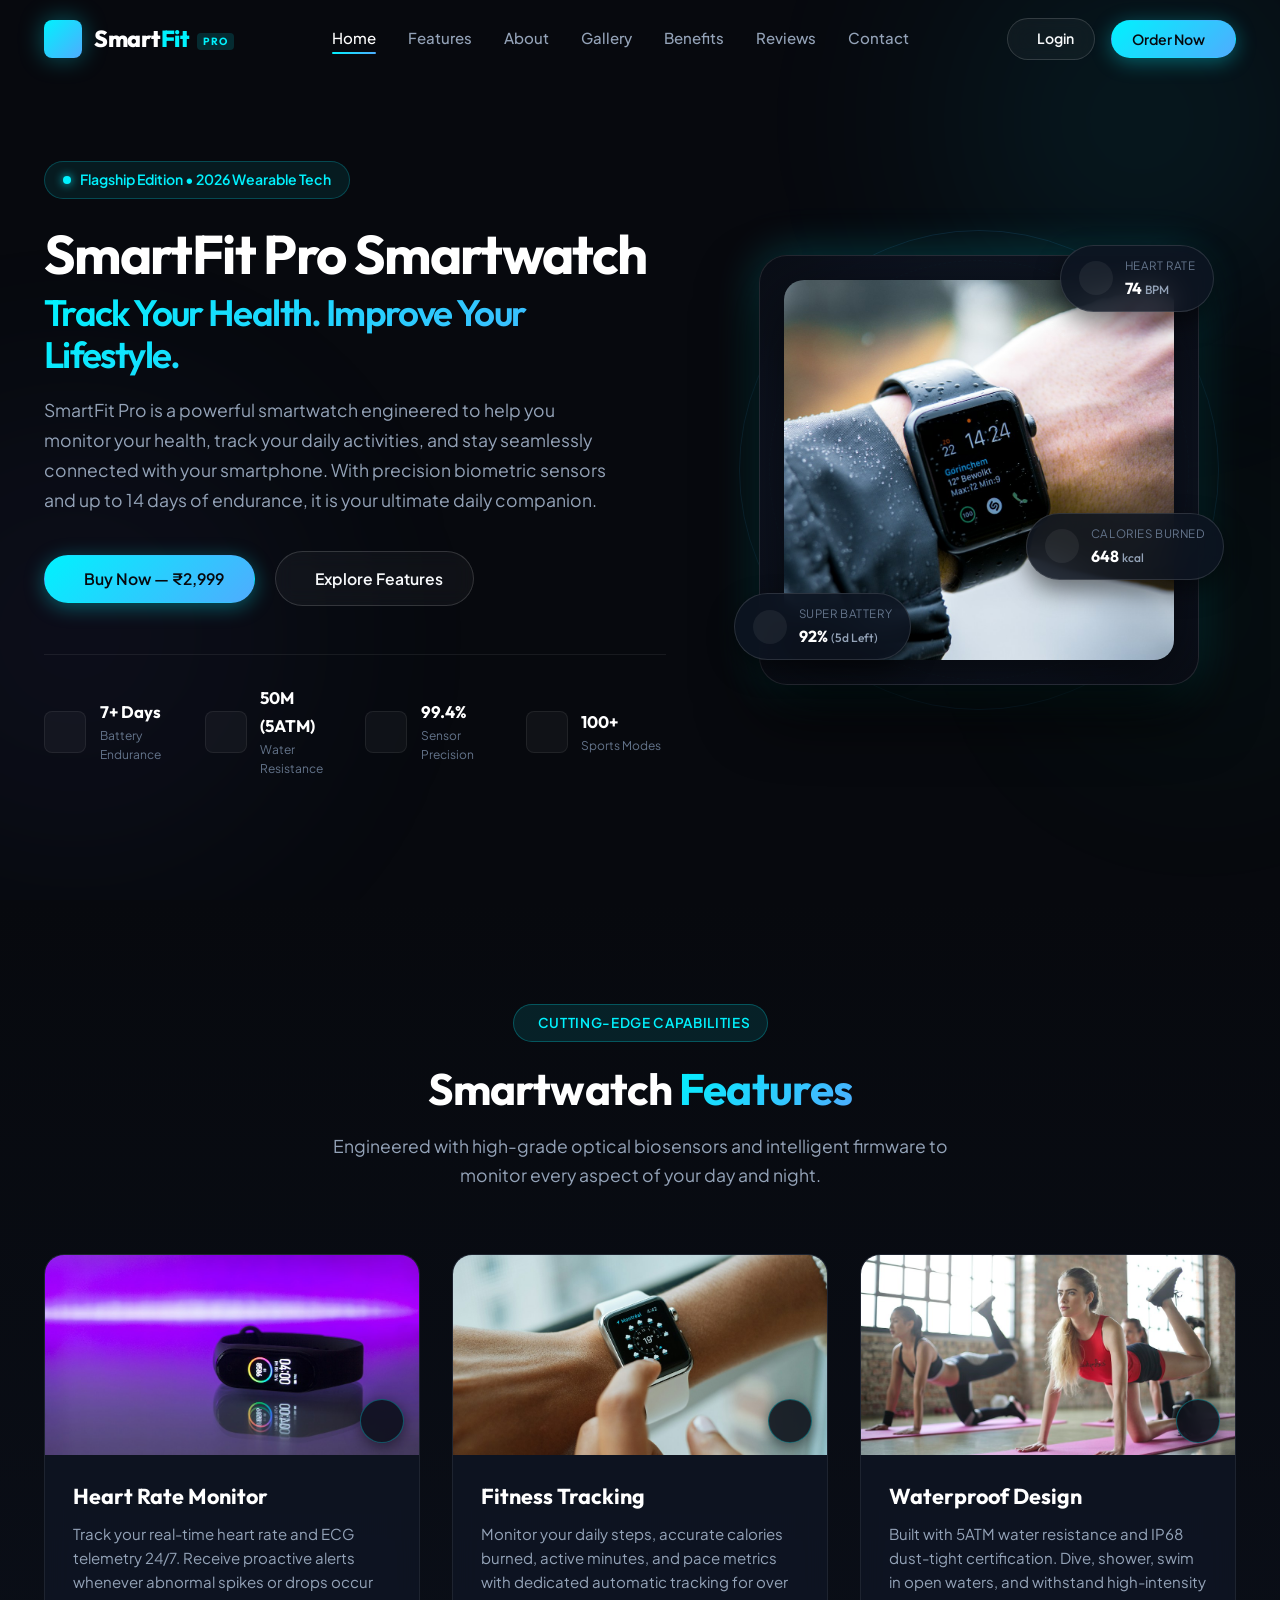
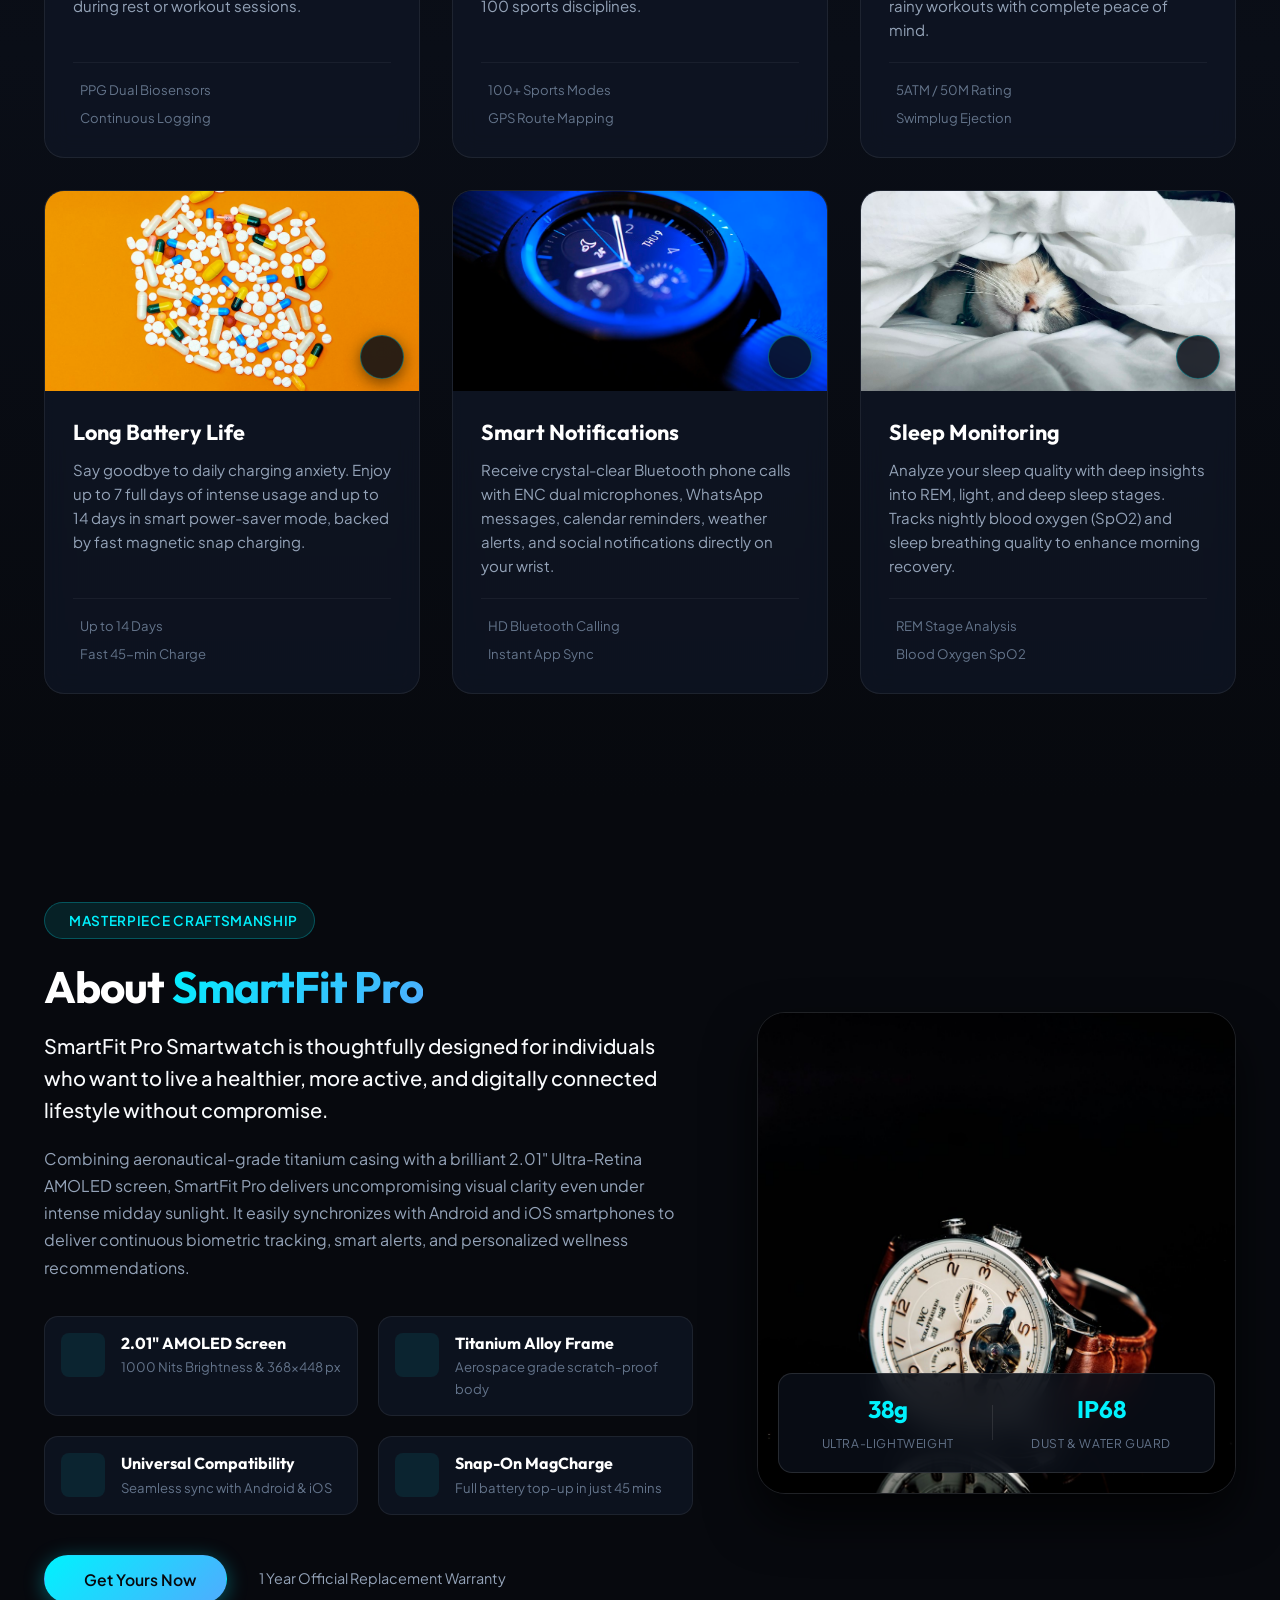
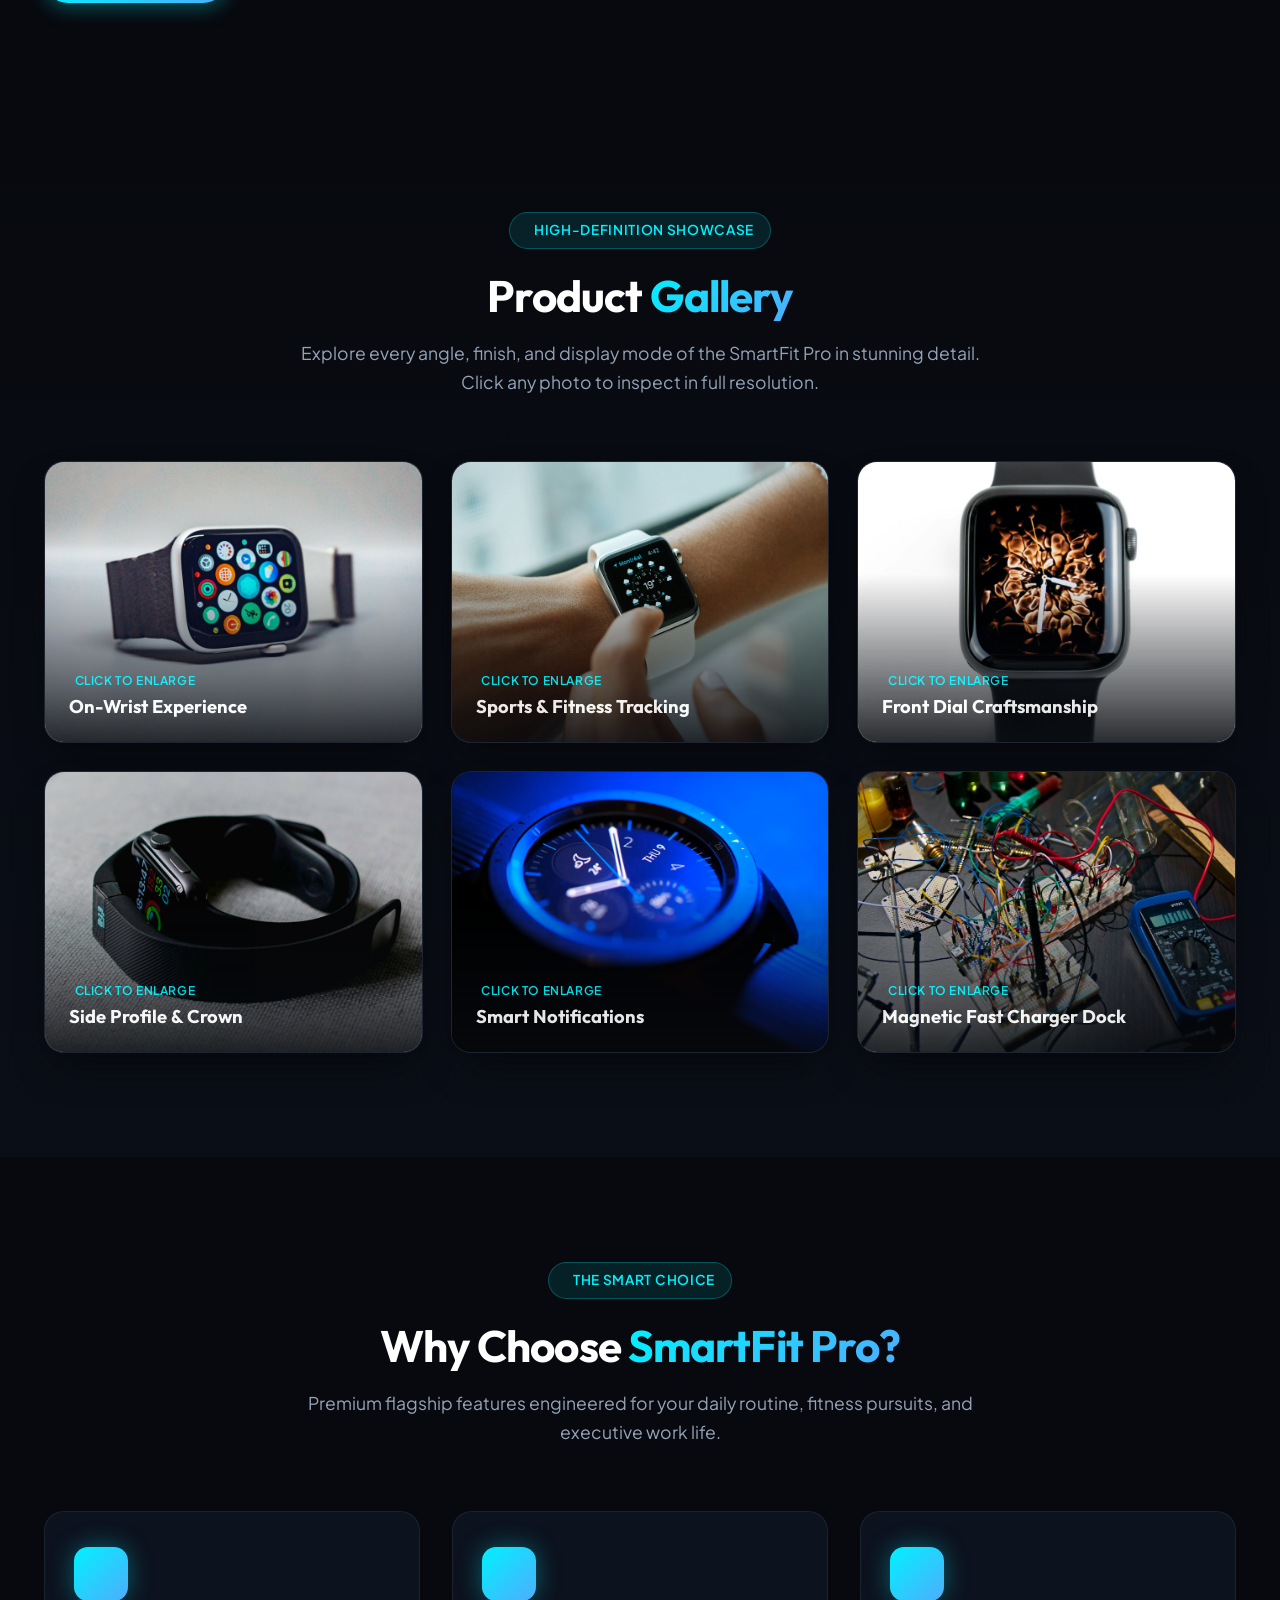
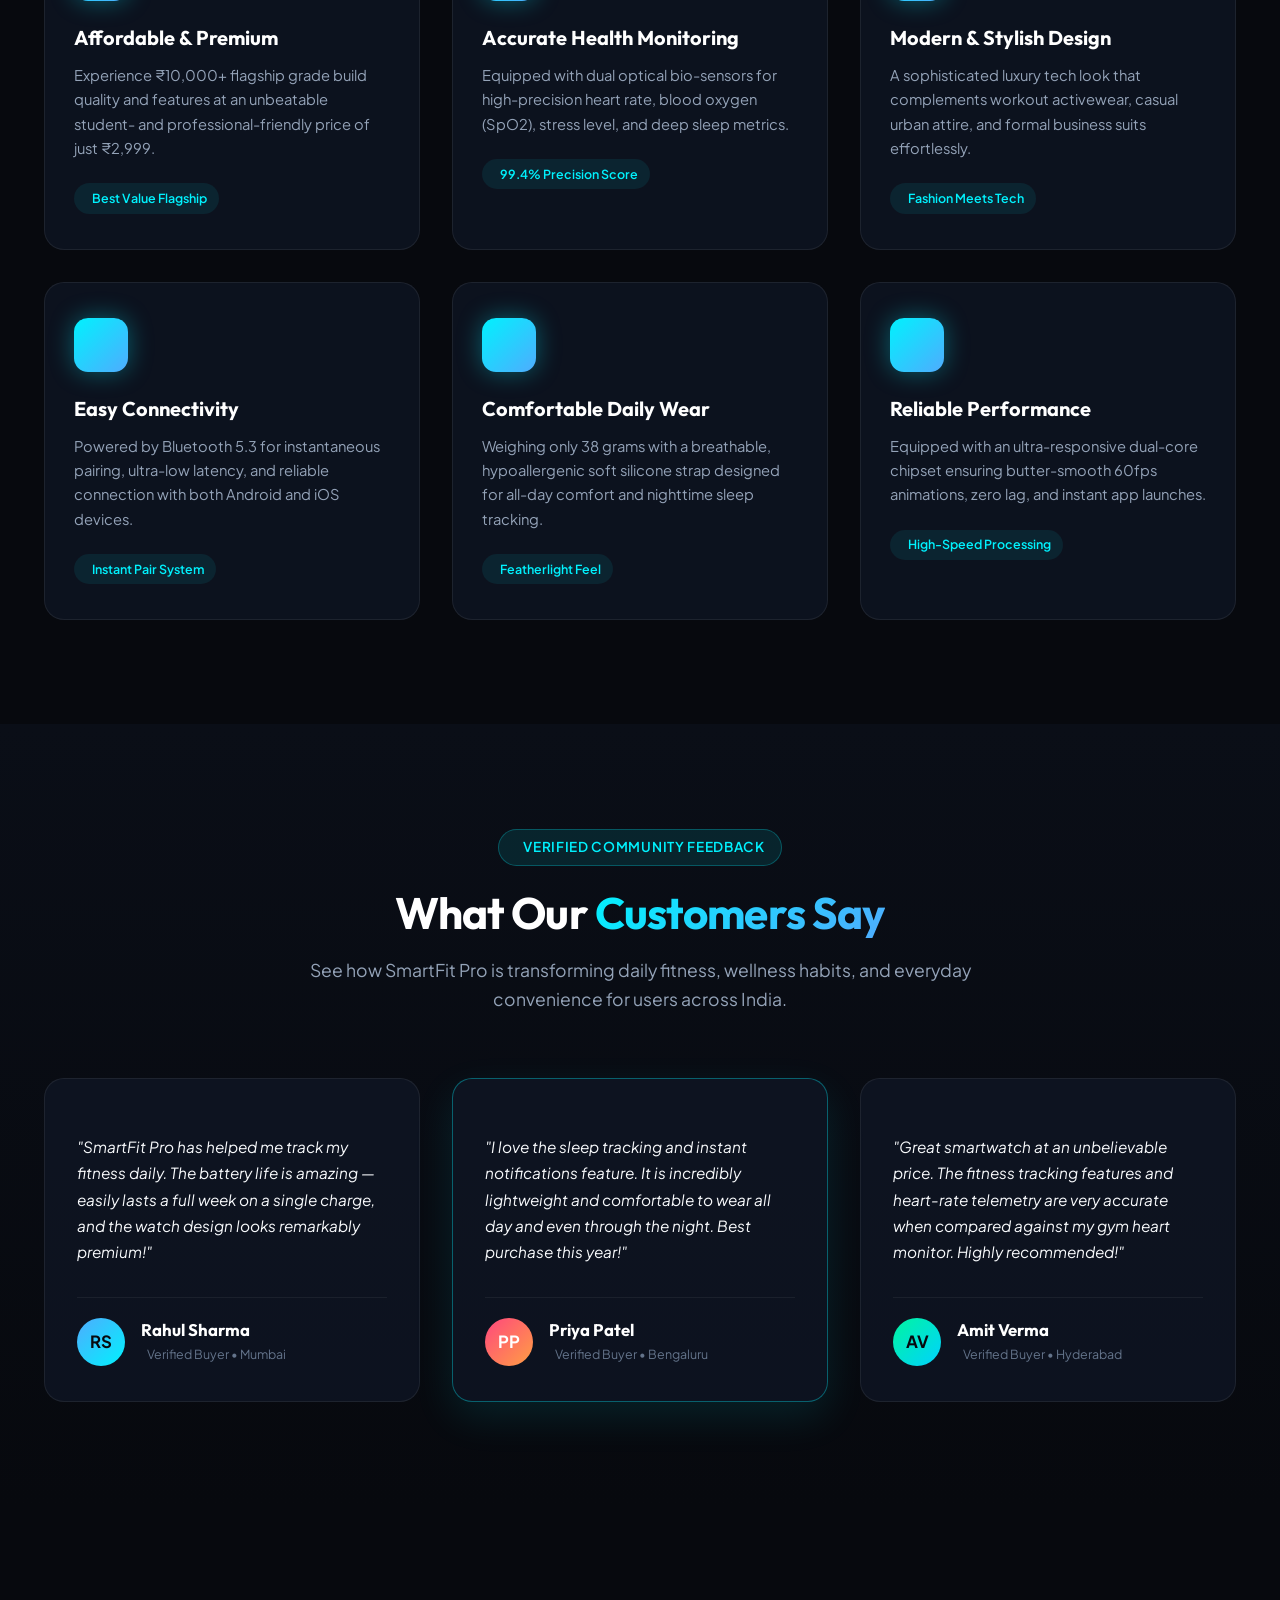
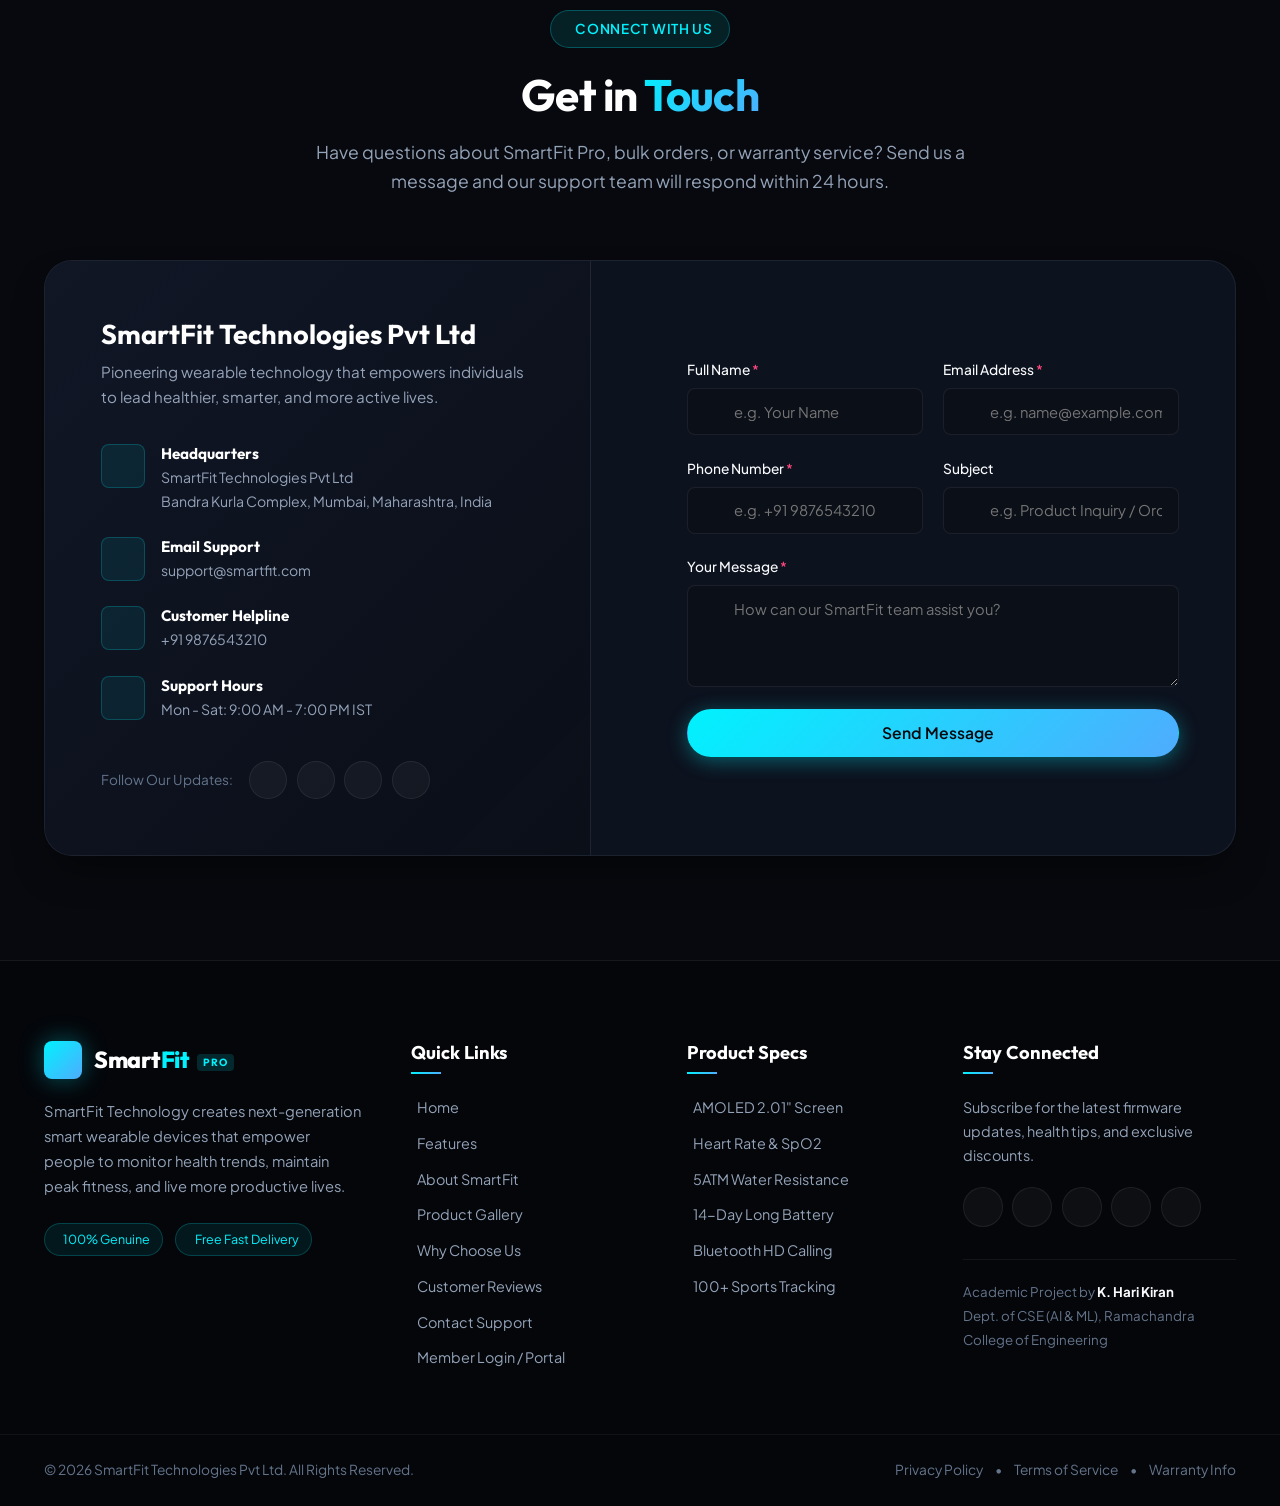
==== commit eab1e434: "Update project attribution" ====
--- a/index.html
+++ b/index.html
@@ -880,7 +880,7 @@
         </div>
 
         <div class="academic-credit">
-          <small>Academic Project by <strong>SmartFit Pro Team</strong></small><br>
+          <small>Academic Project by <strong>K. Hari Kiran</strong></small><br>
           <small>Dept. of CSE (AI & ML), Ramachandra College of Engineering</small>
         </div>
       </div>
--- a/style.css
+++ b/style.css
@@ -1,6 +1,6 @@
 /* ==========================================================================
    SMARTFIT PRO - ULTRA MODERN DARK THEME STYLESHEET
-   Author: SmartFit Pro Team
+   Author: K. Hari Kiran
    Design System: Obsidian Glassmorphism with Electric Cyan Accents
    ========================================================================== */
 
